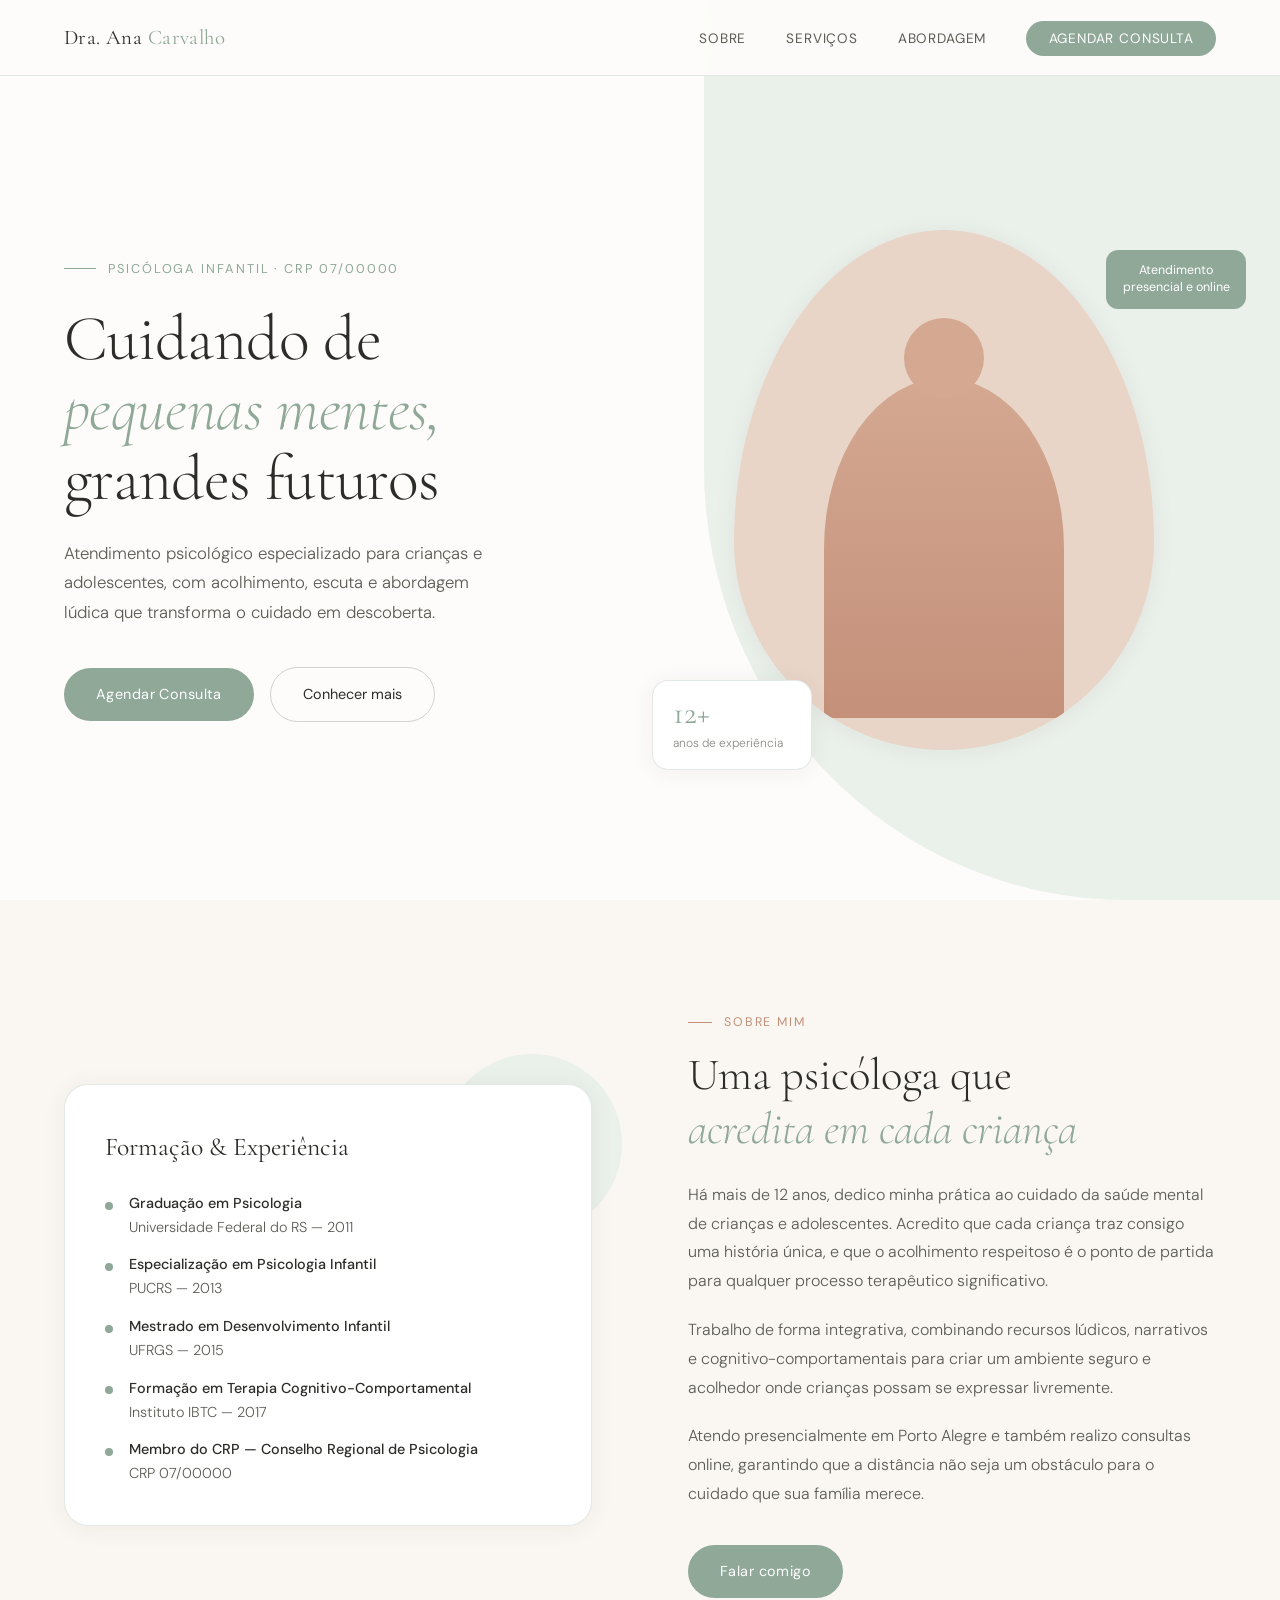
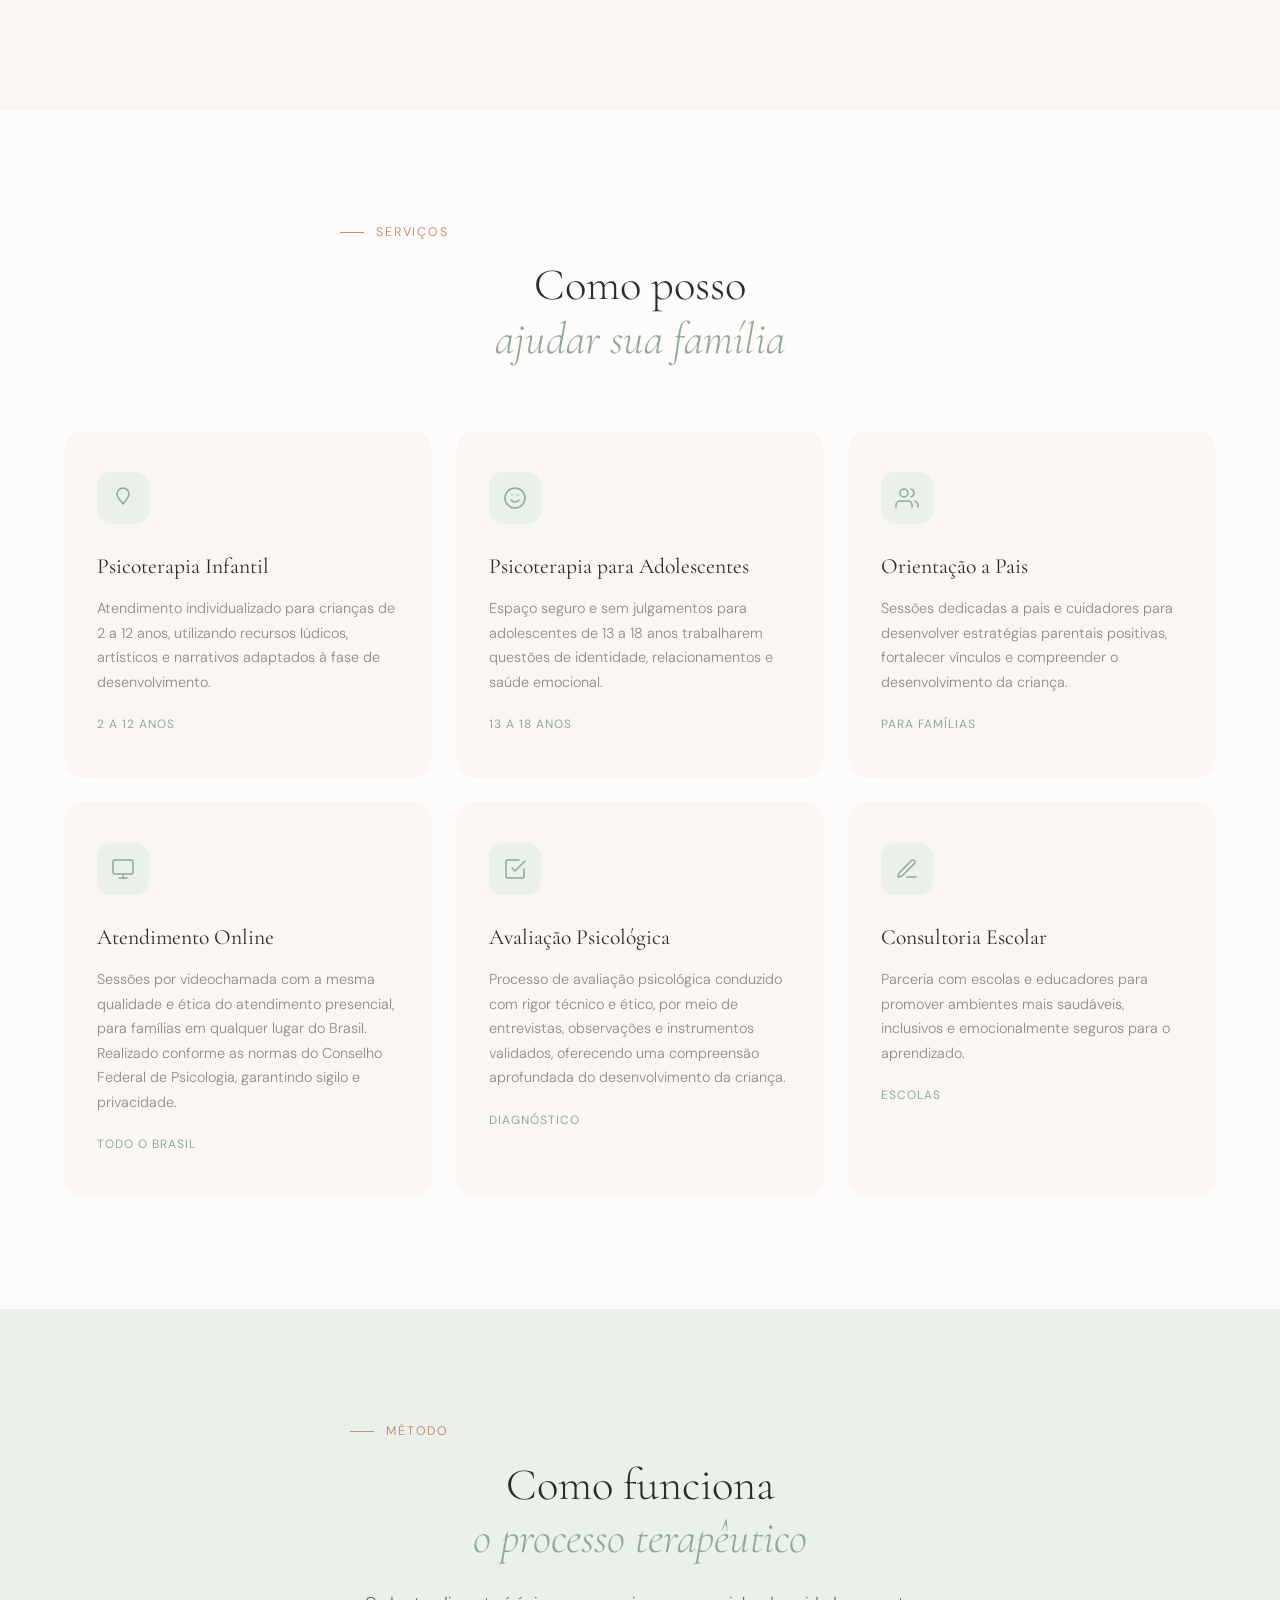
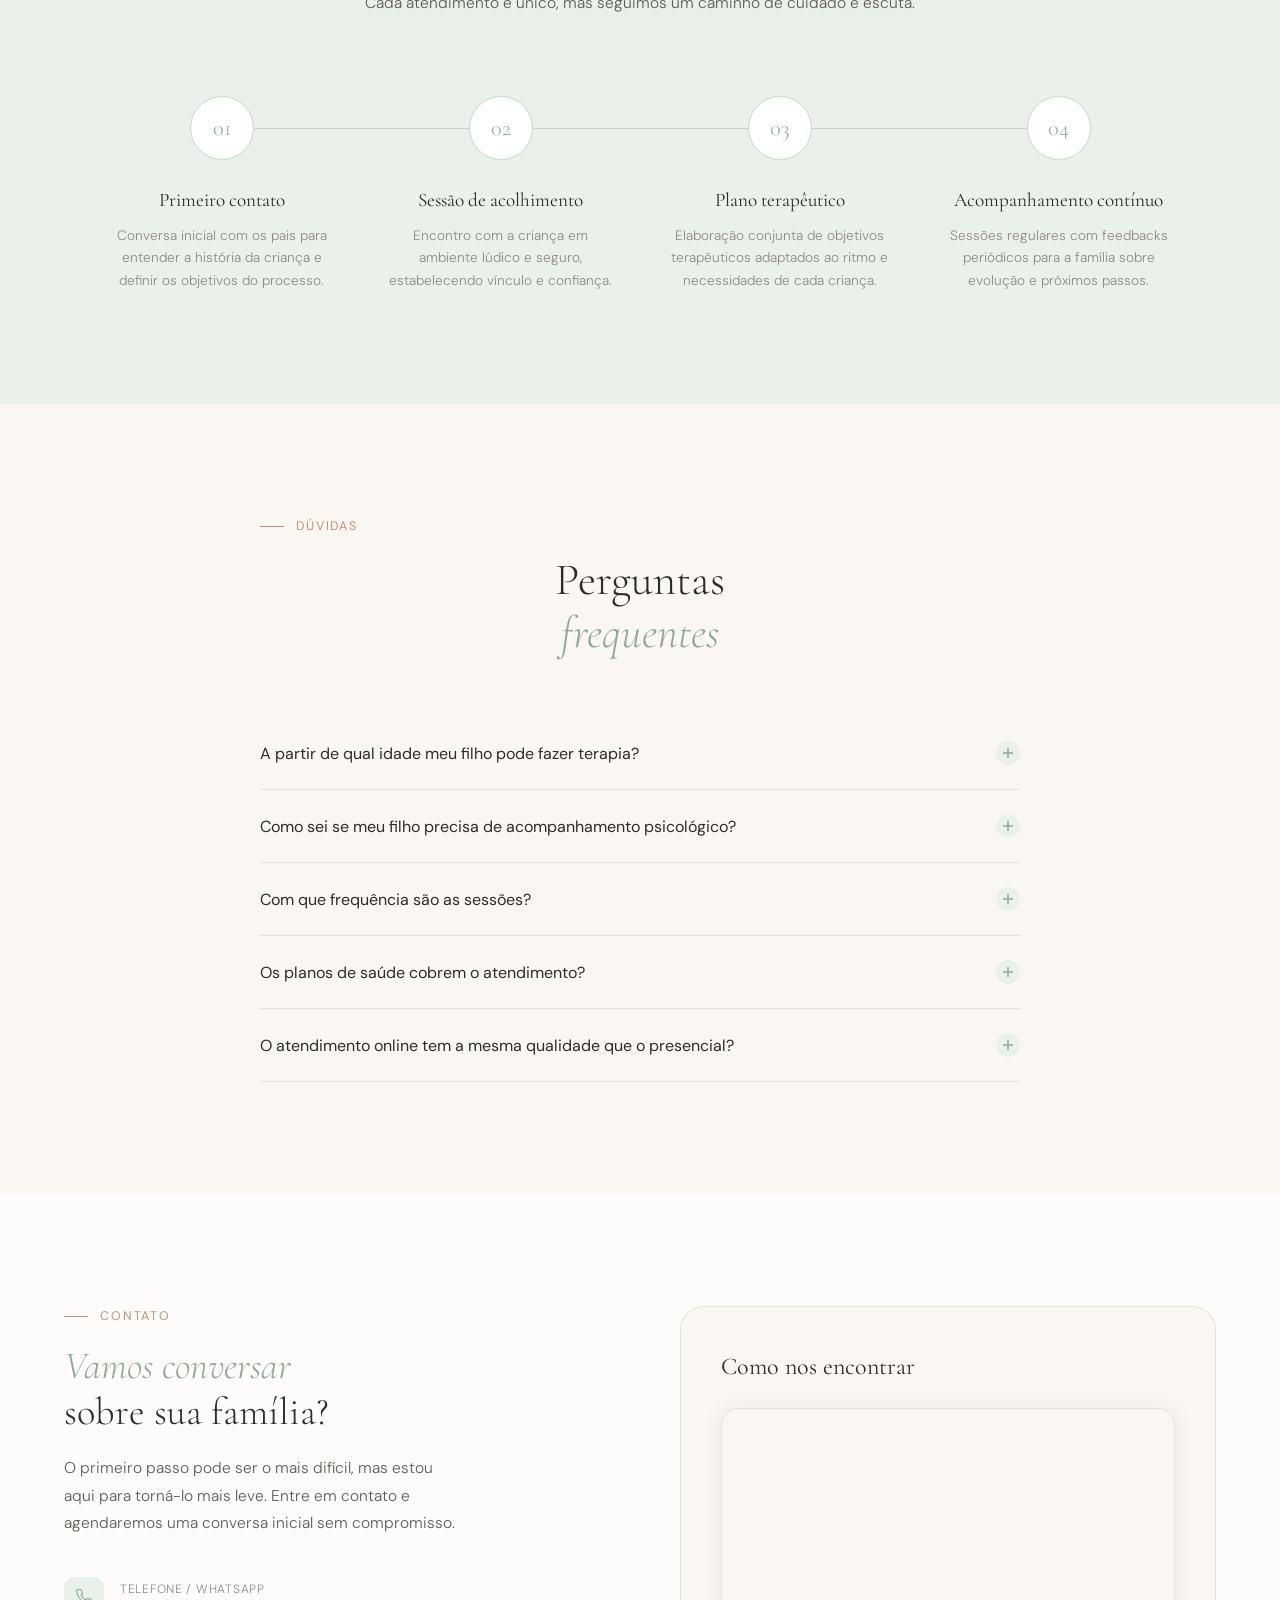
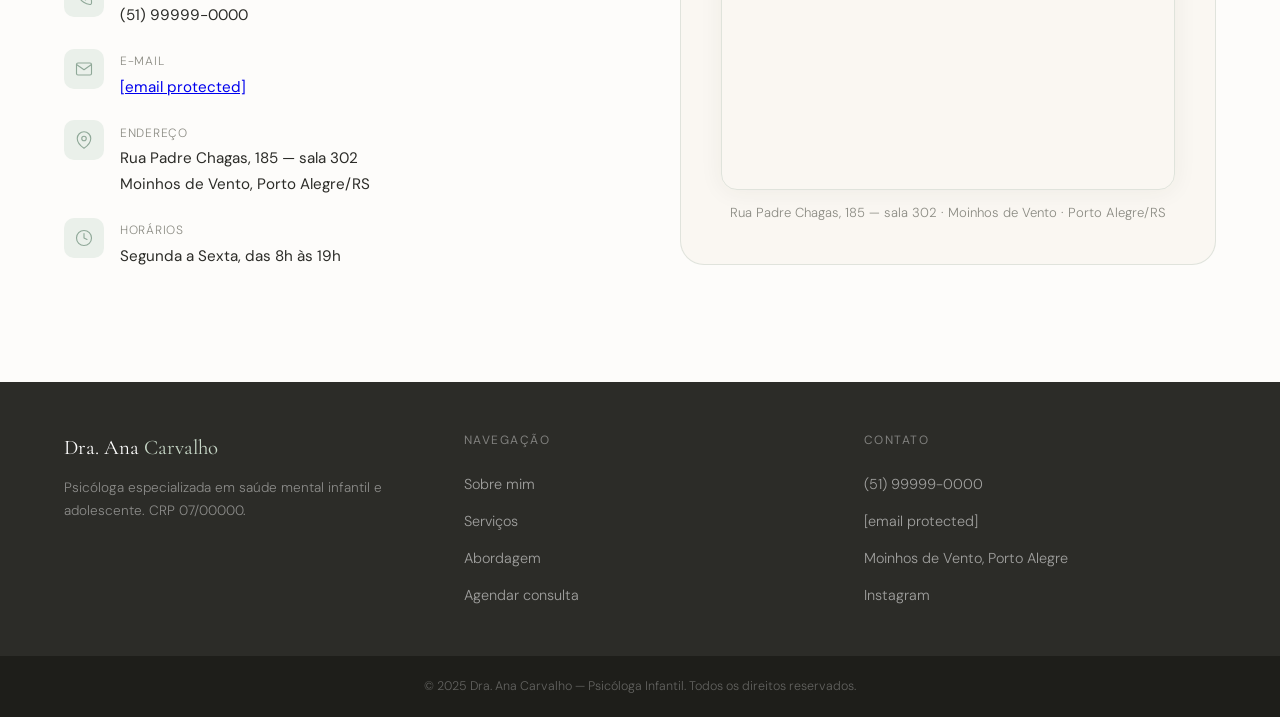
==== Dra.-Ana/index.html @ a3aba38a "0" ====
<!DOCTYPE html>
<html lang="pt-BR">
<head>
<meta charset="UTF-8">
<meta name="viewport" content="width=device-width, initial-scale=1.0">
<title>Dra. Ana Carvalho — Psicóloga Infantil</title>
<link rel="preconnect" href="https://fonts.googleapis.com">
<link href="https://fonts.googleapis.com/css2?family=Cormorant+Garamond:ital,wght@0,300;0,400;0,500;1,300;1,400&family=DM+Sans:wght@300;400;500&display=swap" rel="stylesheet">
<style>
  *, *::before, *::after { margin: 0; padding: 0; box-sizing: border-box; }

  :root {
    --sage: #8FA898;
    --sage-light: #C8D8C8;
    --sage-pale: #EAF0EA;
    --blush: #E8D5C8;
    --blush-light: #F5EDE6;
    --cream: #FAF7F2;
    --warm-white: #FDFCFA;
    --text-dark: #2C2C28;
    --text-mid: #5C5C56;
    --text-soft: #8C8C84;
    --clay: #C4907A;
    --clay-light: #D4A891;
    --border: rgba(143, 168, 152, 0.25);
    --shadow: 0 2px 24px rgba(44, 44, 40, 0.06);
  }

  html { scroll-behavior: smooth; }

  body {
    font-family: 'DM Sans', sans-serif;
    background: var(--warm-white);
    color: var(--text-dark);
    font-weight: 300;
    line-height: 1.7;
    overflow-x: hidden;
  }

  /* NAV */
  nav {
    position: fixed;
    top: 0; left: 0; right: 0;
    z-index: 100;
    padding: 1.25rem 5%;
    display: flex;
    justify-content: space-between;
    align-items: center;
    background: rgba(253, 252, 250, 0.92);
    backdrop-filter: blur(12px);
    border-bottom: 1px solid var(--border);
    transition: all 0.3s ease;
  }

  .nav-logo {
    font-family: 'Cormorant Garamond', serif;
    font-size: 1.3rem;
    font-weight: 400;
    letter-spacing: 0.02em;
    color: var(--text-dark);
    text-decoration: none;
  }

  .nav-logo span { color: var(--sage); }

  .nav-links {
    display: flex;
    gap: 2.5rem;
    list-style: none;
  }

  .nav-links a {
    text-decoration: none;
    font-size: 0.85rem;
    font-weight: 400;
    color: var(--text-mid);
    letter-spacing: 0.06em;
    text-transform: uppercase;
    transition: color 0.2s;
  }

  .nav-links a:hover { color: var(--sage); }

  .nav-cta {
    background: var(--sage) !important;
    color: white !important;
    padding: 0.55rem 1.4rem;
    border-radius: 100px;
    transition: background 0.2s !important;
  }

  .nav-cta:hover { background: var(--text-dark) !important; }

  .hamburger {
    display: none;
    flex-direction: column;
    gap: 5px;
    cursor: pointer;
    background: none;
    border: none;
    padding: 4px;
  }

  .hamburger span {
    display: block;
    width: 22px;
    height: 1.5px;
    background: var(--text-dark);
    transition: all 0.3s;
  }

  /* HERO */
  .hero {
    min-height: 100vh;
    display: grid;
    grid-template-columns: 1fr 1fr;
    align-items: center;
    padding: 0 5%;
    padding-top: 80px;
    gap: 4rem;
    background: var(--warm-white);
    position: relative;
    overflow: hidden;
  }

  .hero::before {
    content: '';
    position: absolute;
    top: -20%;
    right: -10%;
    width: 55%;
    height: 120%;
    background: var(--sage-pale);
    border-radius: 0 0 0 60% / 0 0 0 40%;
    z-index: 0;
  }

  .hero-text {
    position: relative;
    z-index: 1;
    max-width: 540px;
  }

  .hero-eyebrow {
    font-size: 0.8rem;
    letter-spacing: 0.15em;
    text-transform: uppercase;
    color: var(--sage);
    font-weight: 400;
    margin-bottom: 1.5rem;
    display: flex;
    align-items: center;
    gap: 0.75rem;
  }

  .hero-eyebrow::before {
    content: '';
    display: inline-block;
    width: 32px;
    height: 1px;
    background: var(--sage);
  }

  .hero h1 {
    font-family: 'Cormorant Garamond', serif;
    font-size: clamp(2.8rem, 5vw, 4.2rem);
    font-weight: 300;
    line-height: 1.1;
    color: var(--text-dark);
    margin-bottom: 1.5rem;
    letter-spacing: -0.01em;
  }

  .hero h1 em {
    font-style: italic;
    color: var(--sage);
  }

  .hero-desc {
    font-size: 1.05rem;
    color: var(--text-mid);
    line-height: 1.75;
    margin-bottom: 2.5rem;
    max-width: 440px;
  }

  .hero-actions {
    display: flex;
    gap: 1rem;
    align-items: center;
    flex-wrap: wrap;
  }

  .btn-primary {
    background: var(--sage);
    color: white;
    text-decoration: none;
    padding: 0.9rem 2rem;
    border-radius: 100px;
    font-size: 0.9rem;
    font-weight: 400;
    letter-spacing: 0.03em;
    transition: all 0.25s;
    border: none;
    cursor: pointer;
    display: inline-block;
  }

  .btn-primary:hover {
    background: var(--text-dark);
    transform: translateY(-1px);
  }

  .btn-outline {
    color: var(--text-dark);
    text-decoration: none;
    padding: 0.9rem 2rem;
    border-radius: 100px;
    font-size: 0.9rem;
    font-weight: 400;
    border: 1px solid rgba(44,44,40,0.2);
    transition: all 0.25s;
    display: inline-block;
  }

  .btn-outline:hover {
    border-color: var(--sage);
    color: var(--sage);
  }

  .hero-image {
    position: relative;
    z-index: 1;
    display: flex;
    justify-content: center;
    align-items: center;
  }

  .hero-portrait {
    width: 420px;
    height: 520px;
    background: var(--blush);
    border-radius: 50% 50% 50% 50% / 60% 60% 40% 40%;
    position: relative;
    overflow: hidden;
    box-shadow: var(--shadow);
  }

  .hero-portrait-inner {
    width: 100%;
    height: 100%;
    display: flex;
    align-items: flex-end;
    justify-content: center;
    padding-bottom: 2rem;
  }

  .portrait-silhouette {
    width: 240px;
    height: 340px;
    background: linear-gradient(180deg, #D4A891 0%, #C4907A 100%);
    border-radius: 50% 50% 0 0;
    position: relative;
  }

  .portrait-head {
    position: absolute;
    top: -60px;
    left: 50%;
    transform: translateX(-50%);
    width: 80px;
    height: 80px;
    background: #D4A891;
    border-radius: 50%;
  }

  .hero-badge {
    position: absolute;
    bottom: -20px;
    left: -20px;
    background: white;
    border-radius: 16px;
    padding: 1rem 1.25rem;
    box-shadow: var(--shadow);
    border: 1px solid var(--border);
    min-width: 160px;
  }

  .hero-badge-number {
    font-family: 'Cormorant Garamond', serif;
    font-size: 2rem;
    font-weight: 400;
    color: var(--sage);
    line-height: 1;
  }

  .hero-badge-label {
    font-size: 0.75rem;
    color: var(--text-soft);
    margin-top: 0.25rem;
  }

  .hero-badge2 {
    position: absolute;
    top: 20px;
    right: -30px;
    background: var(--sage);
    color: white;
    border-radius: 12px;
    padding: 0.75rem 1rem;
    font-size: 0.78rem;
    font-weight: 400;
    line-height: 1.4;
    max-width: 140px;
    text-align: center;
  }

  /* SOBRE */
  .about {
    padding: 7rem 5%;
    background: var(--cream);
    display: grid;
    grid-template-columns: 1fr 1fr;
    gap: 6rem;
    align-items: center;
  }

  .about-visual {
    position: relative;
  }

  .about-card {
    background: white;
    border-radius: 24px;
    padding: 2.5rem;
    box-shadow: var(--shadow);
    border: 1px solid var(--border);
  }

  .about-card-title {
    font-family: 'Cormorant Garamond', serif;
    font-size: 1.6rem;
    font-weight: 400;
    margin-bottom: 1.5rem;
    color: var(--text-dark);
  }

  .credential-list {
    list-style: none;
    display: flex;
    flex-direction: column;
    gap: 1rem;
  }

  .credential-item {
    display: flex;
    gap: 1rem;
    align-items: flex-start;
  }

  .credential-dot {
    width: 8px;
    height: 8px;
    border-radius: 50%;
    background: var(--sage);
    margin-top: 0.55rem;
    flex-shrink: 0;
  }

  .credential-text {
    font-size: 0.9rem;
    color: var(--text-mid);
    line-height: 1.5;
  }

  .credential-text strong {
    display: block;
    color: var(--text-dark);
    font-weight: 500;
    margin-bottom: 0.15rem;
  }

  .about-deco {
    position: absolute;
    top: -30px;
    right: -30px;
    width: 180px;
    height: 180px;
    border-radius: 50%;
    background: var(--sage-pale);
    z-index: -1;
  }

  .section-label {
    font-size: 0.78rem;
    letter-spacing: 0.15em;
    text-transform: uppercase;
    color: var(--clay);
    font-weight: 400;
    margin-bottom: 1rem;
    display: flex;
    align-items: center;
    gap: 0.75rem;
  }

  .section-label::before {
    content: '';
    display: inline-block;
    width: 24px;
    height: 1px;
    background: var(--clay);
  }

  .section-h2 {
    font-family: 'Cormorant Garamond', serif;
    font-size: clamp(2rem, 3.5vw, 3rem);
    font-weight: 300;
    line-height: 1.2;
    margin-bottom: 1.5rem;
    color: var(--text-dark);
  }

  .section-h2 em {
    font-style: italic;
    color: var(--sage);
  }

  .about-text p {
    font-size: 1rem;
    color: var(--text-mid);
    line-height: 1.8;
    margin-bottom: 1.25rem;
  }

  /* SERVIÇOS */
  .services {
    padding: 7rem 5%;
    background: var(--warm-white);
  }

  .services-header {
    text-align: center;
    max-width: 600px;
    margin: 0 auto 4rem;
  }

  .services-grid {
    display: grid;
    grid-template-columns: repeat(3, 1fr);
    gap: 1.5rem;
  }

  .service-card {
    background: var(--cream);
    border-radius: 20px;
    padding: 2.5rem 2rem;
    border: 1px solid transparent;
    transition: all 0.3s ease;
    cursor: pointer;
  }

  .service-card:hover {
    border-color: var(--sage-light);
    background: white;
    transform: translateY(-4px);
    box-shadow: var(--shadow);
  }

  .service-icon {
    width: 52px;
    height: 52px;
    border-radius: 14px;
    background: var(--sage-pale);
    display: flex;
    align-items: center;
    justify-content: center;
    margin-bottom: 1.5rem;
  }

  .service-icon svg {
    width: 24px;
    height: 24px;
  }

  .service-card h3 {
    font-family: 'Cormorant Garamond', serif;
    font-size: 1.35rem;
    font-weight: 400;
    margin-bottom: 0.75rem;
    color: var(--text-dark);
  }

  .service-card p {
    font-size: 0.9rem;
    color: var(--text-soft);
    line-height: 1.7;
  }

  .service-tag {
    display: inline-block;
    margin-top: 1.25rem;
    font-size: 0.75rem;
    letter-spacing: 0.08em;
    text-transform: uppercase;
    color: var(--sage);
    font-weight: 400;
  }

  /* ABORDAGEM */
  .approach {
    padding: 7rem 5%;
    background: var(--sage-pale);
    overflow: hidden;
    position: relative;
  }

  .approach-inner {
    max-width: 1100px;
    margin: 0 auto;
  }

  .approach-header {
    text-align: center;
    max-width: 580px;
    margin: 0 auto 5rem;
  }

  .steps {
    display: grid;
    grid-template-columns: repeat(4, 1fr);
    gap: 1rem;
    position: relative;
  }

  .steps::before {
    content: '';
    position: absolute;
    top: 32px;
    left: 10%;
    right: 10%;
    height: 1px;
    background: var(--sage-light);
    z-index: 0;
  }

  .step {
    position: relative;
    z-index: 1;
    text-align: center;
    padding: 0 1rem;
  }

  .step-num {
    width: 64px;
    height: 64px;
    border-radius: 50%;
    background: white;
    border: 1.5px solid var(--sage-light);
    display: flex;
    align-items: center;
    justify-content: center;
    margin: 0 auto 1.5rem;
    font-family: 'Cormorant Garamond', serif;
    font-size: 1.4rem;
    font-weight: 300;
    color: var(--sage);
    transition: all 0.3s;
  }

  .step:hover .step-num {
    background: var(--sage);
    color: white;
    border-color: var(--sage);
  }

  .step h4 {
    font-family: 'Cormorant Garamond', serif;
    font-size: 1.2rem;
    font-weight: 400;
    margin-bottom: 0.5rem;
    color: var(--text-dark);
  }

  .step p {
    font-size: 0.85rem;
    color: var(--text-soft);
    line-height: 1.65;
  }

  /* DEPOIMENTOS */
  .testimonials {
    padding: 7rem 5%;
    background: var(--warm-white);
  }

  .testimonials-header {
    text-align: center;
    max-width: 560px;
    margin: 0 auto 4rem;
  }

  .testimonials-grid {
    display: grid;
    grid-template-columns: repeat(3, 1fr);
    gap: 1.5rem;
  }

  .testimonial-card {
    background: var(--cream);
    border-radius: 20px;
    padding: 2rem;
    border: 1px solid transparent;
    transition: all 0.3s;
  }

  .testimonial-card:hover {
    border-color: var(--border);
    box-shadow: var(--shadow);
  }

  .testimonial-stars {
    display: flex;
    gap: 3px;
    margin-bottom: 1.25rem;
  }

  .star {
    width: 14px;
    height: 14px;
    background: var(--clay-light);
    clip-path: polygon(50% 0%, 61% 35%, 98% 35%, 68% 57%, 79% 91%, 50% 70%, 21% 91%, 32% 57%, 2% 35%, 39% 35%);
  }

  .testimonial-text {
    font-family: 'Cormorant Garamond', serif;
    font-size: 1.1rem;
    font-weight: 300;
    font-style: italic;
    color: var(--text-dark);
    line-height: 1.65;
    margin-bottom: 1.5rem;
  }

  .testimonial-author {
    display: flex;
    align-items: center;
    gap: 0.75rem;
  }

  .author-avatar {
    width: 40px;
    height: 40px;
    border-radius: 50%;
    background: var(--blush);
    display: flex;
    align-items: center;
    justify-content: center;
    font-family: 'Cormorant Garamond', serif;
    font-size: 1rem;
    color: var(--clay);
    font-weight: 400;
    flex-shrink: 0;
  }

  .author-name {
    font-size: 0.88rem;
    font-weight: 500;
    color: var(--text-dark);
  }

  .author-role {
    font-size: 0.78rem;
    color: var(--text-soft);
  }

  /* FAQ */
  .faq {
    padding: 7rem 5%;
    background: var(--cream);
    max-width: 100%;
  }

  .faq-inner {
    max-width: 760px;
    margin: 0 auto;
  }

  .faq-header {
    text-align: center;
    margin-bottom: 3.5rem;
  }

  .faq-item {
    border-bottom: 1px solid var(--border);
    overflow: hidden;
  }

  .faq-question {
    width: 100%;
    text-align: left;
    background: none;
    border: none;
    padding: 1.5rem 0;
    display: flex;
    justify-content: space-between;
    align-items: center;
    gap: 1rem;
    cursor: pointer;
    font-family: 'DM Sans', sans-serif;
    font-size: 1rem;
    font-weight: 400;
    color: var(--text-dark);
    transition: color 0.2s;
  }

  .faq-question:hover { color: var(--sage); }

  .faq-icon {
    width: 24px;
    height: 24px;
    border-radius: 50%;
    background: var(--sage-pale);
    display: flex;
    align-items: center;
    justify-content: center;
    flex-shrink: 0;
    transition: all 0.3s;
  }

  .faq-icon svg {
    width: 12px;
    height: 12px;
    transition: transform 0.3s;
  }

  .faq-item.open .faq-icon {
    background: var(--sage);
  }

  .faq-item.open .faq-icon svg {
    transform: rotate(45deg);
  }

  .faq-item.open .faq-icon svg path {
    stroke: white;
  }

  .faq-answer {
    max-height: 0;
    overflow: hidden;
    transition: max-height 0.4s ease, padding 0.3s;
    font-size: 0.95rem;
    color: var(--text-mid);
    line-height: 1.75;
    padding: 0;
  }

  .faq-item.open .faq-answer {
    max-height: 300px;
    padding-bottom: 1.5rem;
  }

  /* CONTATO */
  .contact {
    padding: 7rem 5%;
    background: var(--warm-white);
    display: grid;
    grid-template-columns: 1fr 1fr;
    gap: 5rem;
    align-items: start;
  }

  .contact-info h2 {
    font-family: 'Cormorant Garamond', serif;
    font-size: clamp(2rem, 3vw, 2.8rem);
    font-weight: 300;
    margin-bottom: 1.25rem;
    color: var(--text-dark);
    line-height: 1.2;
  }

  .contact-info h2 em {
    font-style: italic;
    color: var(--sage);
  }

  .contact-info p {
    color: var(--text-mid);
    font-size: 0.97rem;
    line-height: 1.75;
    margin-bottom: 2.5rem;
    max-width: 400px;
  }

  .contact-details {
    list-style: none;
    display: flex;
    flex-direction: column;
    gap: 1.25rem;
  }

  .contact-detail {
    display: flex;
    align-items: flex-start;
    gap: 1rem;
  }

  .contact-detail-icon {
    width: 40px;
    height: 40px;
    border-radius: 10px;
    background: var(--sage-pale);
    display: flex;
    align-items: center;
    justify-content: center;
    flex-shrink: 0;
  }

  .contact-detail-icon svg {
    width: 18px;
    height: 18px;
  }

  .contact-detail-text {
    padding-top: 0.15rem;
  }

  .contact-detail-label {
    font-size: 0.75rem;
    color: var(--text-soft);
    letter-spacing: 0.06em;
    text-transform: uppercase;
    margin-bottom: 0.2rem;
  }

  .contact-detail-value {
    font-size: 0.95rem;
    color: var(--text-dark);
    font-weight: 400;
  }

  .contact-map {
    background: var(--cream);
    border-radius: 24px;
    padding: 2.5rem;
    border: 1px solid var(--border);
  }

  /* FOOTER */
  footer {
    background: var(--text-dark);
    color: rgba(255,255,255,0.6);
    padding: 3rem 5%;
    display: grid;
    grid-template-columns: 1fr 1fr 1fr;
    gap: 3rem;
    align-items: start;
  }

  .footer-brand {
    font-family: 'Cormorant Garamond', serif;
    font-size: 1.3rem;
    font-weight: 400;
    color: white;
    margin-bottom: 0.75rem;
  }

  .footer-brand span { color: var(--sage-light); }

  .footer-tagline {
    font-size: 0.85rem;
    line-height: 1.65;
    color: rgba(255,255,255,0.45);
  }

  .footer-title {
    font-size: 0.75rem;
    letter-spacing: 0.12em;
    text-transform: uppercase;
    color: rgba(255,255,255,0.4);
    margin-bottom: 1.25rem;
    font-weight: 400;
  }

  .footer-links {
    list-style: none;
    display: flex;
    flex-direction: column;
    gap: 0.6rem;
  }

  .footer-links a {
    text-decoration: none;
    color: rgba(255,255,255,0.55);
    font-size: 0.9rem;
    transition: color 0.2s;
  }

  .footer-links a:hover { color: var(--sage-light); }

  .footer-bottom {
    background: #1e1e1a;
    padding: 1.25rem 5%;
    text-align: center;
    font-size: 0.78rem;
    color: rgba(255,255,255,0.3);
  }



  /* ANIMATIONS */
  @media (prefers-reduced-motion: no-preference) {
    .fade-up {
      opacity: 0;
      transform: translateY(28px);
      transition: opacity 0.7s ease, transform 0.7s ease;
    }

    .fade-up.visible {
      opacity: 1;
      transform: translateY(0);
    }

    .fade-up:nth-child(2) { transition-delay: 0.1s; }
    .fade-up:nth-child(3) { transition-delay: 0.2s; }
    .fade-up:nth-child(4) { transition-delay: 0.3s; }
  }

  /* RESPONSIVE */
  @media (max-width: 900px) {
    .hero {
      grid-template-columns: 1fr;
      text-align: center;
      padding-top: 100px;
    }

    .hero::before { display: none; }

    .hero-eyebrow { justify-content: center; }
    .hero-actions { justify-content: center; }
    .hero-image { display: none; }

    .about { grid-template-columns: 1fr; gap: 3rem; }
    .services-grid { grid-template-columns: 1fr 1fr; }
    .steps { grid-template-columns: 1fr 1fr; }
    .steps::before { display: none; }
    .testimonials-grid { grid-template-columns: 1fr; }
    .contact { grid-template-columns: 1fr; gap: 3rem; }
    footer { grid-template-columns: 1fr; gap: 2rem; }
    .nav-links { display: none; }
    .hamburger { display: flex; }
  }

  @media (max-width: 600px) {
    .services-grid { grid-template-columns: 1fr; }
    .steps { grid-template-columns: 1fr 1fr; }
    .form-row { grid-template-columns: 1fr; }
  }

  /* Mobile menu */
  .nav-mobile {
    display: none;
    position: fixed;
    top: 70px;
    left: 0;
    right: 0;
    background: var(--warm-white);
    border-bottom: 1px solid var(--border);
    padding: 1.5rem 5%;
    flex-direction: column;
    gap: 1.25rem;
    z-index: 99;
    box-shadow: 0 8px 24px rgba(0,0,0,0.07);
  }

  .nav-mobile.open { display: flex; }
  .nav-mobile a {
    text-decoration: none;
    font-size: 1rem;
    color: var(--text-dark);
    padding: 0.5rem 0;
    border-bottom: 1px solid var(--border);
  }
</style>
</head>
<body>

<nav id="navbar">
  <a href="#" class="nav-logo">Dra. Ana <span>Carvalho</span></a>
  <ul class="nav-links">
    <li><a href="#sobre">Sobre</a></li>
    <li><a href="#servicos">Serviços</a></li>
    <li><a href="#abordagem">Abordagem</a></li>
    <li><a href="#contato" class="nav-cta">Agendar Consulta</a></li>
  </ul>
  <button class="hamburger" aria-label="Menu" onclick="toggleMenu()">
    <span></span><span></span><span></span>
  </button>
</nav>

<div class="nav-mobile" id="mobileMenu">
  <a href="#sobre" onclick="toggleMenu()">Sobre</a>
  <a href="#servicos" onclick="toggleMenu()">Serviços</a>
  <a href="#abordagem" onclick="toggleMenu()">Abordagem</a>
  <a href="#contato" onclick="toggleMenu()">Agendar Consulta</a>
</div>

<!-- HERO -->
<section class="hero" id="inicio">
  <div class="hero-text">
    <div class="hero-eyebrow">Psicóloga Infantil · CRP 07/00000</div>
    <h1>Cuidando de<br><em>pequenas mentes,</em><br>grandes futuros</h1>
    <p class="hero-desc">
      Atendimento psicológico especializado para crianças e adolescentes,
      com acolhimento, escuta e abordagem lúdica que transforma o cuidado
      em descoberta.
    </p>
    <div class="hero-actions">
      <a href="#contato" class="btn-primary">Agendar Consulta</a>
      <a href="#sobre" class="btn-outline">Conhecer mais</a>
    </div>
  </div>

  <div class="hero-image">
    <div class="hero-portrait">
      <div class="hero-portrait-inner">
        <div class="portrait-silhouette">
          <div class="portrait-head"></div>
        </div>
      </div>
    </div>
    <div class="hero-badge">
      <div class="hero-badge-number">12+</div>
      <div class="hero-badge-label">anos de experiência</div>
    </div>
    <div class="hero-badge2">
      Atendimento presencial e online
    </div>
  </div>
</section>

<!-- SOBRE -->
<section class="about" id="sobre">
  <div class="about-visual fade-up">
    <div class="about-deco"></div>
    <div class="about-card">
      <div class="about-card-title">Formação &amp; Experiência</div>
      <ul class="credential-list">
        <li class="credential-item">
          <div class="credential-dot"></div>
          <div class="credential-text">
            <strong>Graduação em Psicologia</strong>
            Universidade Federal do RS — 2011
          </div>
        </li>
        <li class="credential-item">
          <div class="credential-dot"></div>
          <div class="credential-text">
            <strong>Especialização em Psicologia Infantil</strong>
            PUCRS — 2013
          </div>
        </li>
        <li class="credential-item">
          <div class="credential-dot"></div>
          <div class="credential-text">
            <strong>Mestrado em Desenvolvimento Infantil</strong>
            UFRGS — 2015
          </div>
        </li>
        <li class="credential-item">
          <div class="credential-dot"></div>
          <div class="credential-text">
            <strong>Formação em Terapia Cognitivo-Comportamental</strong>
            Instituto IBTC — 2017
          </div>
        </li>
        <li class="credential-item">
          <div class="credential-dot"></div>
          <div class="credential-text">
            <strong>Membro do CRP — Conselho Regional de Psicologia</strong>
            CRP 07/00000
          </div>
        </li>
      </ul>
    </div>
  </div>

  <div class="about-text fade-up">
    <div class="section-label">Sobre mim</div>
    <h2 class="section-h2">Uma psicóloga que<br><em>acredita em cada criança</em></h2>
    <p>
      Há mais de 12 anos, dedico minha prática ao cuidado da saúde mental
      de crianças e adolescentes. Acredito que cada criança traz consigo
      uma história única, e que o acolhimento respeitoso é o ponto de
      partida para qualquer processo terapêutico significativo.
    </p>
    <p>
      Trabalho de forma integrativa, combinando recursos lúdicos, narrativos
      e cognitivo-comportamentais para criar um ambiente seguro e acolhedor
      onde crianças possam se expressar livremente.
    </p>
    <p>
      Atendo presencialmente em Porto Alegre e também realizo consultas
      online, garantindo que a distância não seja um obstáculo para o cuidado
      que sua família merece.
    </p>
    <a href="#contato" class="btn-primary" style="margin-top: 1rem;">Falar comigo</a>
  </div>
</section>

<!-- SERVIÇOS -->
<section class="services" id="servicos">
  <div class="services-header fade-up">
    <div class="section-label">Serviços</div>
    <h2 class="section-h2">Como posso<br><em>ajudar sua família</em></h2>
  </div>

  <div class="services-grid">
    <div class="service-card fade-up">
      <div class="service-icon">
        <svg viewBox="0 0 24 24" fill="none" stroke="#8FA898" stroke-width="1.5" stroke-linecap="round" stroke-linejoin="round">
          <path d="M12 2C8.5 2 6 5 6 8c0 4 4 7 6 10 2-3 6-6 6-10 0-3-2.5-6-6-6z"/>
        </svg>
      </div>
      <h3>Psicoterapia Infantil</h3>
      <p>Atendimento individualizado para crianças de 2 a 12 anos, utilizando recursos lúdicos, artísticos e narrativos adaptados à fase de desenvolvimento.</p>
      <span class="service-tag">2 a 12 anos</span>
    </div>

    <div class="service-card fade-up">
      <div class="service-icon">
        <svg viewBox="0 0 24 24" fill="none" stroke="#8FA898" stroke-width="1.5" stroke-linecap="round" stroke-linejoin="round">
          <circle cx="12" cy="12" r="10"/>
          <path d="M8 14s1.5 2 4 2 4-2 4-2"/>
          <line x1="9" y1="9" x2="9.01" y2="9"/>
          <line x1="15" y1="9" x2="15.01" y2="9"/>
        </svg>
      </div>
      <h3>Psicoterapia para Adolescentes</h3>
      <p>Espaço seguro e sem julgamentos para adolescentes de 13 a 18 anos trabalharem questões de identidade, relacionamentos e saúde emocional.</p>
      <span class="service-tag">13 a 18 anos</span>
    </div>

    <div class="service-card fade-up">
      <div class="service-icon">
        <svg viewBox="0 0 24 24" fill="none" stroke="#8FA898" stroke-width="1.5" stroke-linecap="round" stroke-linejoin="round">
          <path d="M17 21v-2a4 4 0 0 0-4-4H5a4 4 0 0 0-4 4v2"/>
          <circle cx="9" cy="7" r="4"/>
          <path d="M23 21v-2a4 4 0 0 0-3-3.87"/>
          <path d="M16 3.13a4 4 0 0 1 0 7.75"/>
        </svg>
      </div>
      <h3>Orientação a Pais</h3>
      <p>Sessões dedicadas a pais e cuidadores para desenvolver estratégias parentais positivas, fortalecer vínculos e compreender o desenvolvimento da criança.</p>
      <span class="service-tag">Para famílias</span>
    </div>

    <div class="service-card fade-up">
      <div class="service-icon">
        <svg viewBox="0 0 24 24" fill="none" stroke="#8FA898" stroke-width="1.5" stroke-linecap="round" stroke-linejoin="round">
          <rect x="2" y="3" width="20" height="14" rx="2"/>
          <line x1="8" y1="21" x2="16" y2="21"/>
          <line x1="12" y1="17" x2="12" y2="21"/>
        </svg>
      </div>
      <h3>Atendimento Online</h3>
      <p>Sessões por videochamada com a mesma qualidade e ética do atendimento presencial, para famílias em qualquer lugar do Brasil. Realizado conforme as normas do Conselho Federal de Psicologia, garantindo sigilo e privacidade.</p>
      <span class="service-tag">Todo o Brasil</span>
    </div>

    <div class="service-card fade-up">
      <div class="service-icon">
        <svg viewBox="0 0 24 24" fill="none" stroke="#8FA898" stroke-width="1.5" stroke-linecap="round" stroke-linejoin="round">
          <path d="M9 11l3 3L22 4"/>
          <path d="M21 12v7a2 2 0 0 1-2 2H5a2 2 0 0 1-2-2V5a2 2 0 0 1 2-2h11"/>
        </svg>
      </div>
      <h3>Avaliação Psicológica</h3>
      <p>Processo de avaliação psicológica conduzido com rigor técnico e ético, por meio de entrevistas, observações e instrumentos validados, oferecendo uma compreensão aprofundada do desenvolvimento da criança.</p>
      <span class="service-tag">Diagnóstico</span>
    </div>

    <div class="service-card fade-up">
      <div class="service-icon">
        <svg viewBox="0 0 24 24" fill="none" stroke="#8FA898" stroke-width="1.5" stroke-linecap="round" stroke-linejoin="round">
          <path d="M12 20h9"/>
          <path d="M16.5 3.5a2.121 2.121 0 0 1 3 3L7 19l-4 1 1-4L16.5 3.5z"/>
        </svg>
      </div>
      <h3>Consultoria Escolar</h3>
      <p>Parceria com escolas e educadores para promover ambientes mais saudáveis, inclusivos e emocionalmente seguros para o aprendizado.</p>
      <span class="service-tag">Escolas</span>
    </div>
  </div>
</section>

<!-- ABORDAGEM -->
<section class="approach" id="abordagem">
  <div class="approach-inner">
    <div class="approach-header fade-up">
      <div class="section-label">Método</div>
      <h2 class="section-h2">Como funciona<br><em>o processo terapêutico</em></h2>
      <p style="color: var(--text-mid); font-size: 0.97rem; margin-top: 0.75rem;">
        Cada atendimento é único, mas seguimos um caminho de cuidado e escuta.
      </p>
    </div>

    <div class="steps">
      <div class="step fade-up">
        <div class="step-num">01</div>
        <h4>Primeiro contato</h4>
        <p>Conversa inicial com os pais para entender a história da criança e definir os objetivos do processo.</p>
      </div>
      <div class="step fade-up">
        <div class="step-num">02</div>
        <h4>Sessão de acolhimento</h4>
        <p>Encontro com a criança em ambiente lúdico e seguro, estabelecendo vínculo e confiança.</p>
      </div>
      <div class="step fade-up">
        <div class="step-num">03</div>
        <h4>Plano terapêutico</h4>
        <p>Elaboração conjunta de objetivos terapêuticos adaptados ao ritmo e necessidades de cada criança.</p>
      </div>
      <div class="step fade-up">
        <div class="step-num">04</div>
        <h4>Acompanhamento contínuo</h4>
        <p>Sessões regulares com feedbacks periódicos para a família sobre evolução e próximos passos.</p>
      </div>
    </div>
  </div>
</section>



<!-- FAQ -->
<section class="faq" id="faq">
  <div class="faq-inner">
    <div class="faq-header fade-up">
      <div class="section-label">Dúvidas</div>
      <h2 class="section-h2">Perguntas<br><em>frequentes</em></h2>
    </div>

    <div class="faq-item">
      <button class="faq-question" onclick="toggleFaq(this)">
        A partir de qual idade meu filho pode fazer terapia?
        <span class="faq-icon">
          <svg viewBox="0 0 12 12" fill="none" stroke="#8FA898" stroke-width="1.5"><path d="M6 1v10M1 6h10"/></svg>
        </span>
      </button>
      <div class="faq-answer">
        Lorem ipsum dolor sit amet, consectetur adipiscing elit. Sed do eiusmod tempor incididunt ut labore et dolore magna aliqua. Ut enim ad minim veniam, quis nostrud exercitation ullamco laboris nisi ut aliquip ex ea commodo consequat.
      </div>
    </div>

    <div class="faq-item">
      <button class="faq-question" onclick="toggleFaq(this)">
        Como sei se meu filho precisa de acompanhamento psicológico?
        <span class="faq-icon">
          <svg viewBox="0 0 12 12" fill="none" stroke="#8FA898" stroke-width="1.5"><path d="M6 1v10M1 6h10"/></svg>
        </span>
      </button>
      <div class="faq-answer">
        Lorem ipsum dolor sit amet, consectetur adipiscing elit. Duis aute irure dolor in reprehenderit in voluptate velit esse cillum dolore eu fugiat nulla pariatur. Excepteur sint occaecat cupidatat non proident, sunt in culpa qui officia deserunt mollit anim id est laborum.
      </div>
    </div>

    <div class="faq-item">
      <button class="faq-question" onclick="toggleFaq(this)">
        Com que frequência são as sessões?
        <span class="faq-icon">
          <svg viewBox="0 0 12 12" fill="none" stroke="#8FA898" stroke-width="1.5"><path d="M6 1v10M1 6h10"/></svg>
        </span>
      </button>
      <div class="faq-answer">
        Lorem ipsum dolor sit amet, consectetur adipiscing elit. Ut enim ad minim veniam, quis nostrud exercitation ullamco laboris. Duis aute irure dolor in reprehenderit in voluptate velit esse cillum dolore eu fugiat nulla pariatur.
      </div>
    </div>

    <div class="faq-item">
      <button class="faq-question" onclick="toggleFaq(this)">
        Os planos de saúde cobrem o atendimento?
        <span class="faq-icon">
          <svg viewBox="0 0 12 12" fill="none" stroke="#8FA898" stroke-width="1.5"><path d="M6 1v10M1 6h10"/></svg>
        </span>
      </button>
      <div class="faq-answer">
        Lorem ipsum dolor sit amet, consectetur adipiscing elit. Sed do eiusmod tempor incididunt ut labore et dolore magna aliqua. Excepteur sint occaecat cupidatat non proident, sunt in culpa qui officia deserunt mollit anim id est laborum.
      </div>
    </div>

    <div class="faq-item">
      <button class="faq-question" onclick="toggleFaq(this)">
        O atendimento online tem a mesma qualidade que o presencial?
        <span class="faq-icon">
          <svg viewBox="0 0 12 12" fill="none" stroke="#8FA898" stroke-width="1.5"><path d="M6 1v10M1 6h10"/></svg>
        </span>
      </button>
      <div class="faq-answer">
        Lorem ipsum dolor sit amet, consectetur adipiscing elit. Ut enim ad minim veniam, quis nostrud exercitation ullamco laboris nisi ut aliquip ex ea commodo consequat. Duis aute irure dolor in reprehenderit in voluptate velit esse cillum dolore.
      </div>
    </div>
  </div>
</section>

<!-- CONTATO -->
<section class="contact" id="contato">
  <div class="contact-info fade-up">
    <div class="section-label">Contato</div>
    <h2><em>Vamos conversar</em><br>sobre sua família?</h2>
    <p>
      O primeiro passo pode ser o mais difícil, mas estou aqui para torná-lo
      mais leve. Entre em contato e agendaremos uma conversa inicial sem compromisso.
    </p>
    <ul class="contact-details">
      <li class="contact-detail">
        <div class="contact-detail-icon">
          <svg viewBox="0 0 24 24" fill="none" stroke="#8FA898" stroke-width="1.5" stroke-linecap="round" stroke-linejoin="round">
            <path d="M22 16.92v3a2 2 0 0 1-2.18 2A19.79 19.79 0 0 1 11.6 19a19.5 19.5 0 0 1-6-6A19.79 19.79 0 0 1 2.12 4.18 2 2 0 0 1 4.11 2h3a2 2 0 0 1 2 1.72c.127.96.361 1.903.7 2.81a2 2 0 0 1-.45 2.11L8.09 9.91a16 16 0 0 0 6 6l1.27-1.27a2 2 0 0 1 2.11-.45c.907.339 1.85.573 2.81.7A2 2 0 0 1 22 16.92z"/>
          </svg>
        </div>
        <div class="contact-detail-text">
          <div class="contact-detail-label">Telefone / WhatsApp</div>
          <div class="contact-detail-value">(51) 99999-0000</div>
        </div>
      </li>
      <li class="contact-detail">
        <div class="contact-detail-icon">
          <svg viewBox="0 0 24 24" fill="none" stroke="#8FA898" stroke-width="1.5" stroke-linecap="round" stroke-linejoin="round">
            <path d="M4 4h16c1.1 0 2 .9 2 2v12c0 1.1-.9 2-2 2H4c-1.1 0-2-.9-2-2V6c0-1.1.9-2 2-2z"/>
            <polyline points="22,6 12,13 2,6"/>
          </svg>
        </div>
        <div class="contact-detail-text">
          <div class="contact-detail-label">E-mail</div>
          <div class="contact-detail-value"><a href="/cdn-cgi/l/email-protection" class="__cf_email__" data-cfemail="1c7f7372687d68735c786e7d7d7d727d7f7d6e6a7d707473327f7371327e6e">[email&#160;protected]</a></div>
        </div>
      </li>
      <li class="contact-detail">
        <div class="contact-detail-icon">
          <svg viewBox="0 0 24 24" fill="none" stroke="#8FA898" stroke-width="1.5" stroke-linecap="round" stroke-linejoin="round">
            <path d="M21 10c0 7-9 13-9 13s-9-6-9-13a9 9 0 0 1 18 0z"/>
            <circle cx="12" cy="10" r="3"/>
          </svg>
        </div>
        <div class="contact-detail-text">
          <div class="contact-detail-label">Endereço</div>
          <div class="contact-detail-value">Rua Padre Chagas, 185 — sala 302<br>Moinhos de Vento, Porto Alegre/RS</div>
        </div>
      </li>
      <li class="contact-detail">
        <div class="contact-detail-icon">
          <svg viewBox="0 0 24 24" fill="none" stroke="#8FA898" stroke-width="1.5" stroke-linecap="round" stroke-linejoin="round">
            <circle cx="12" cy="12" r="10"/>
            <polyline points="12 6 12 12 16 14"/>
          </svg>
        </div>
        <div class="contact-detail-text">
          <div class="contact-detail-label">Horários</div>
          <div class="contact-detail-value">Segunda a Sexta, das 8h às 19h</div>
        </div>
      </li>
    </ul>
  </div>

  <div class="contact-map fade-up">
    <h3 style="font-family:'Cormorant Garamond',serif;font-size:1.5rem;font-weight:400;margin-bottom:1.25rem;color:var(--text-dark);">Como nos encontrar</h3>
    <div style="border-radius:16px;overflow:hidden;border:1px solid var(--border);box-shadow:var(--shadow);">
      <iframe
        src="https://www.google.com/maps/embed?pb=!1m18!1m12!1m3!1d3453.6!2d-51.197!3d-30.028!2m3!1f0!2f0!3f0!3m2!1i1024!2i768!4f13.1!3m3!1m2!1s0x951979e5b5f5c6c7%3A0x1!2sR.+Padre+Chagas%2C+185+-+Moinhos+de+Vento%2C+Porto+Alegre+-+RS!5e0!3m2!1spt-BR!2sbr!4v1"
        width="100%"
        height="380"
        style="border:0;display:block;"
        allowfullscreen=""
        loading="lazy"
        referrerpolicy="no-referrer-when-downgrade"
        title="Localização do consultório — Rua Padre Chagas, 185, Moinhos de Vento, Porto Alegre/RS">
      </iframe>
    </div>
    <p style="font-size:0.82rem;color:var(--text-soft);margin-top:0.75rem;text-align:center;">
      Rua Padre Chagas, 185 — sala 302 · Moinhos de Vento · Porto Alegre/RS
    </p>
  </div>
</section>

<footer>
  <div>
    <div class="footer-brand">Dra. Ana <span>Carvalho</span></div>
    <p class="footer-tagline">Psicóloga especializada em saúde mental infantil e adolescente. CRP 07/00000.</p>
  </div>
  <div>
    <div class="footer-title">Navegação</div>
    <ul class="footer-links">
      <li><a href="#sobre">Sobre mim</a></li>
      <li><a href="#servicos">Serviços</a></li>
      <li><a href="#abordagem">Abordagem</a></li>
      <li><a href="#contato">Agendar consulta</a></li>
    </ul>
  </div>
  <div>
    <div class="footer-title">Contato</div>
    <ul class="footer-links">
      <li><a href="#">(51) 99999-0000</a></li>
      <li><a href="#"><span class="__cf_email__" data-cfemail="0764686973667368476375666666696664667571666b6f682964686a296575">[email&#160;protected]</span></a></li>
      <li><a href="#">Moinhos de Vento, Porto Alegre</a></li>
      <li><a href="#">Instagram</a></li>
    </ul>
  </div>
</footer>
<div class="footer-bottom">
  © 2025 Dra. Ana Carvalho — Psicóloga Infantil. Todos os direitos reservados.
</div>



<script>
  function toggleMenu() {
    document.getElementById('mobileMenu').classList.toggle('open');
  }

  function toggleFaq(btn) {
    const item = btn.parentElement;
    const isOpen = item.classList.contains('open');
    document.querySelectorAll('.faq-item').forEach(i => i.classList.remove('open'));
    if (!isOpen) item.classList.add('open');
  }

  const observer = new IntersectionObserver((entries) => {
    entries.forEach(e => {
      if (e.isIntersecting) e.target.classList.add('visible');
    });
  }, { threshold: 0.12 });

  document.querySelectorAll('.fade-up').forEach(el => observer.observe(el));

  window.addEventListener('scroll', () => {
    const nav = document.getElementById('navbar');
    nav.style.padding = window.scrollY > 40 ? '0.9rem 5%' : '1.25rem 5%';
  });
</script>
</body>
</html>
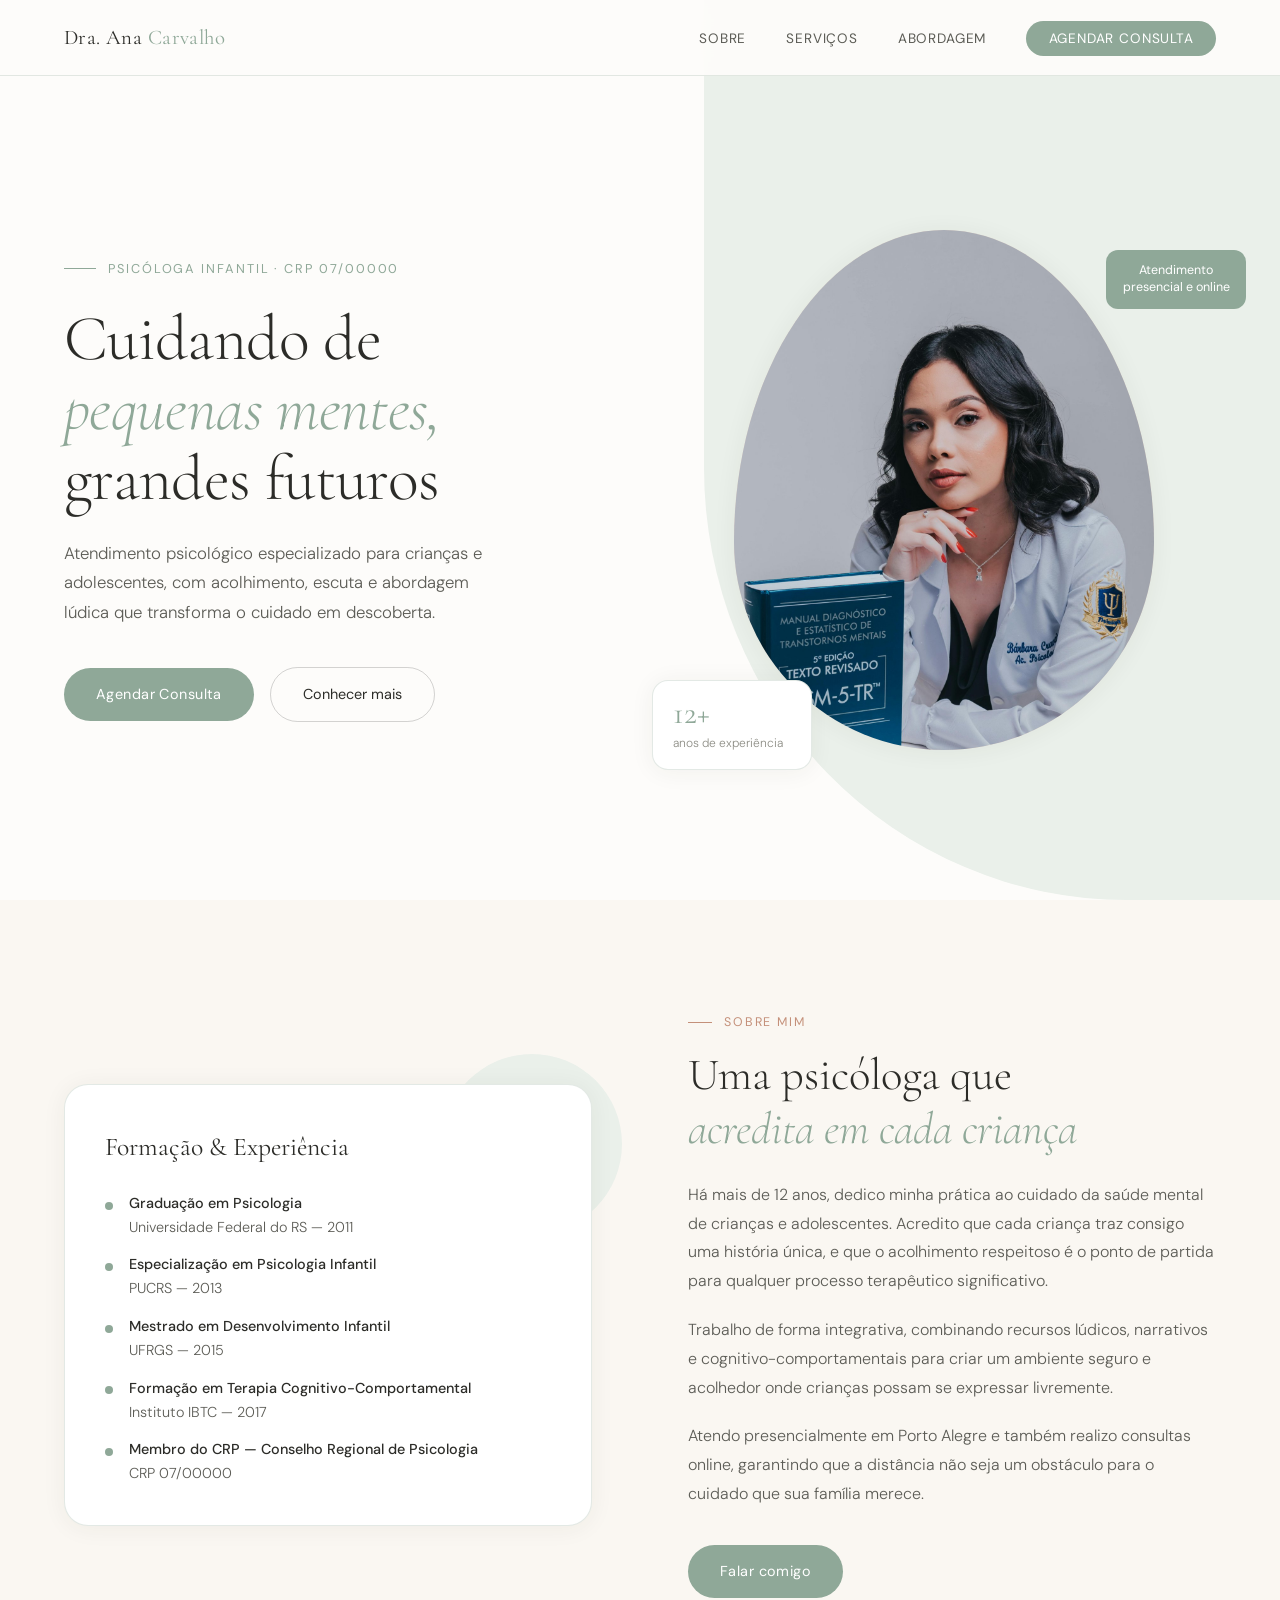
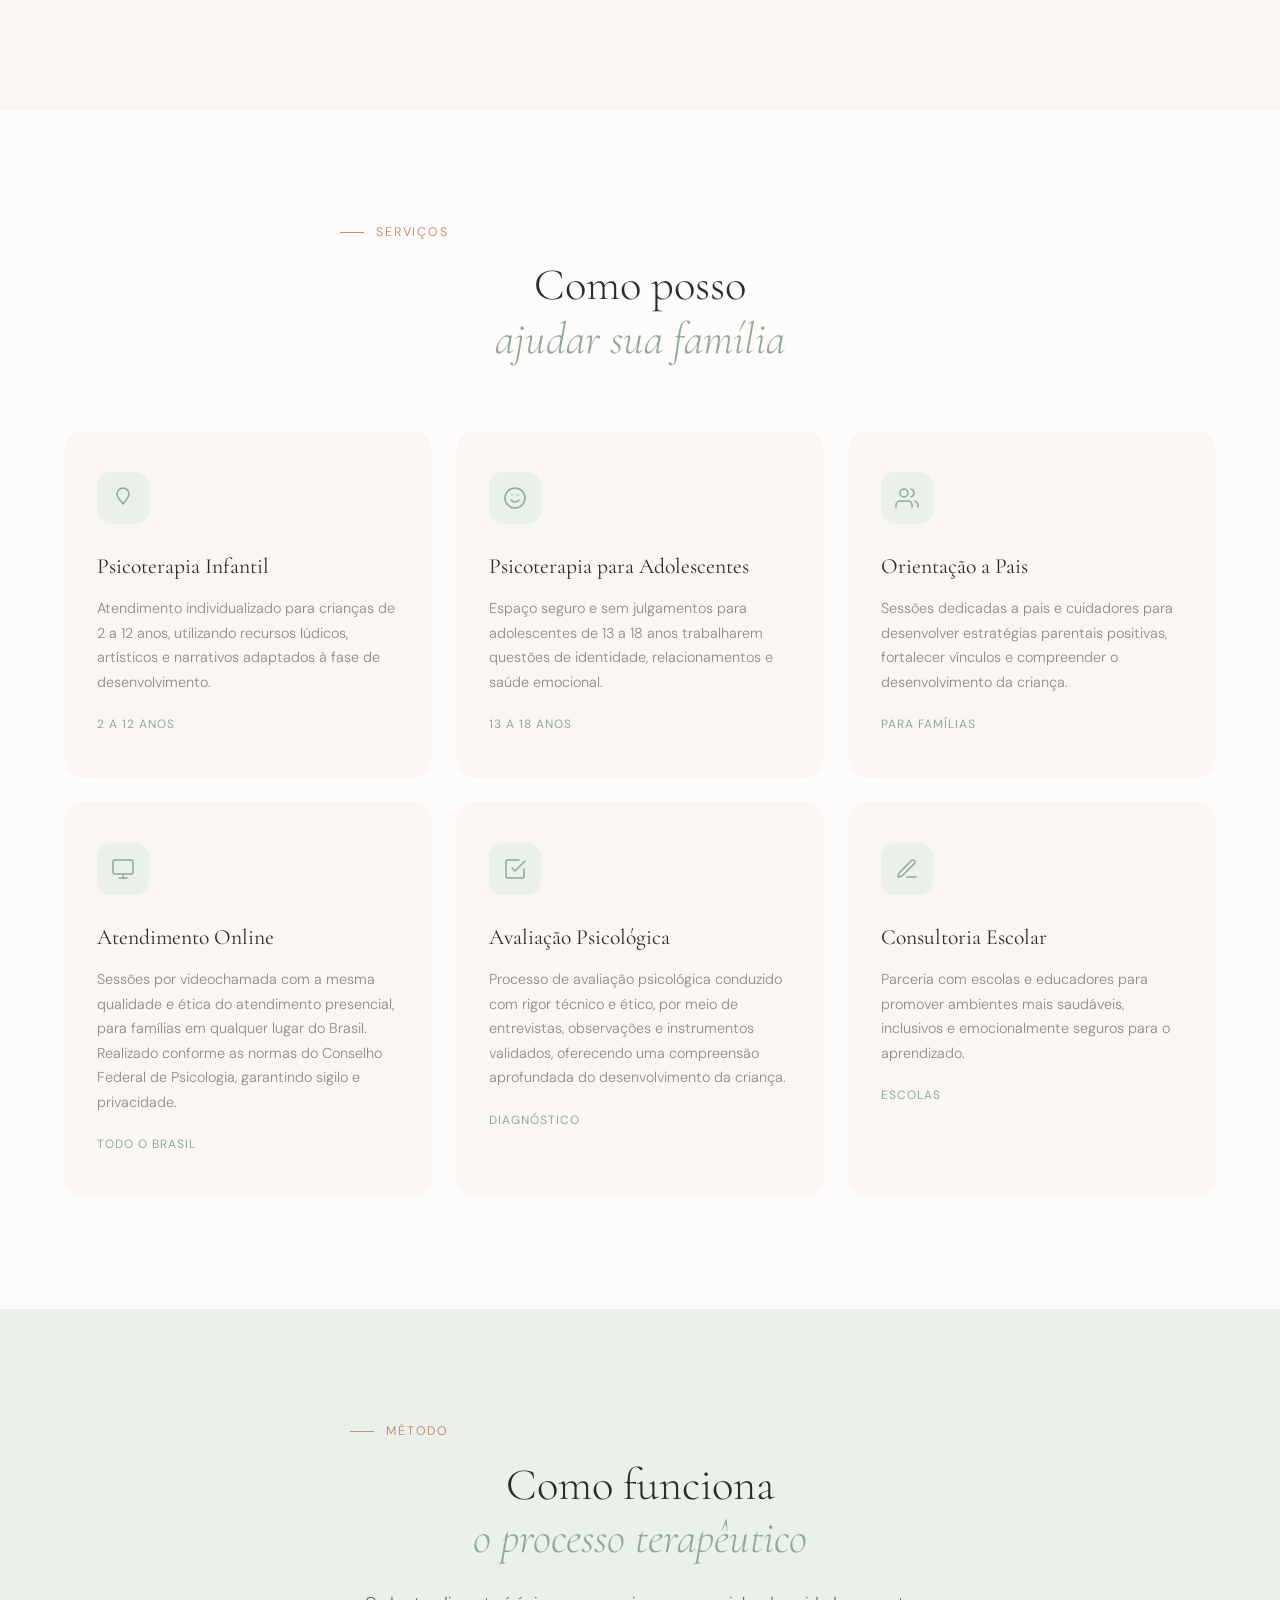
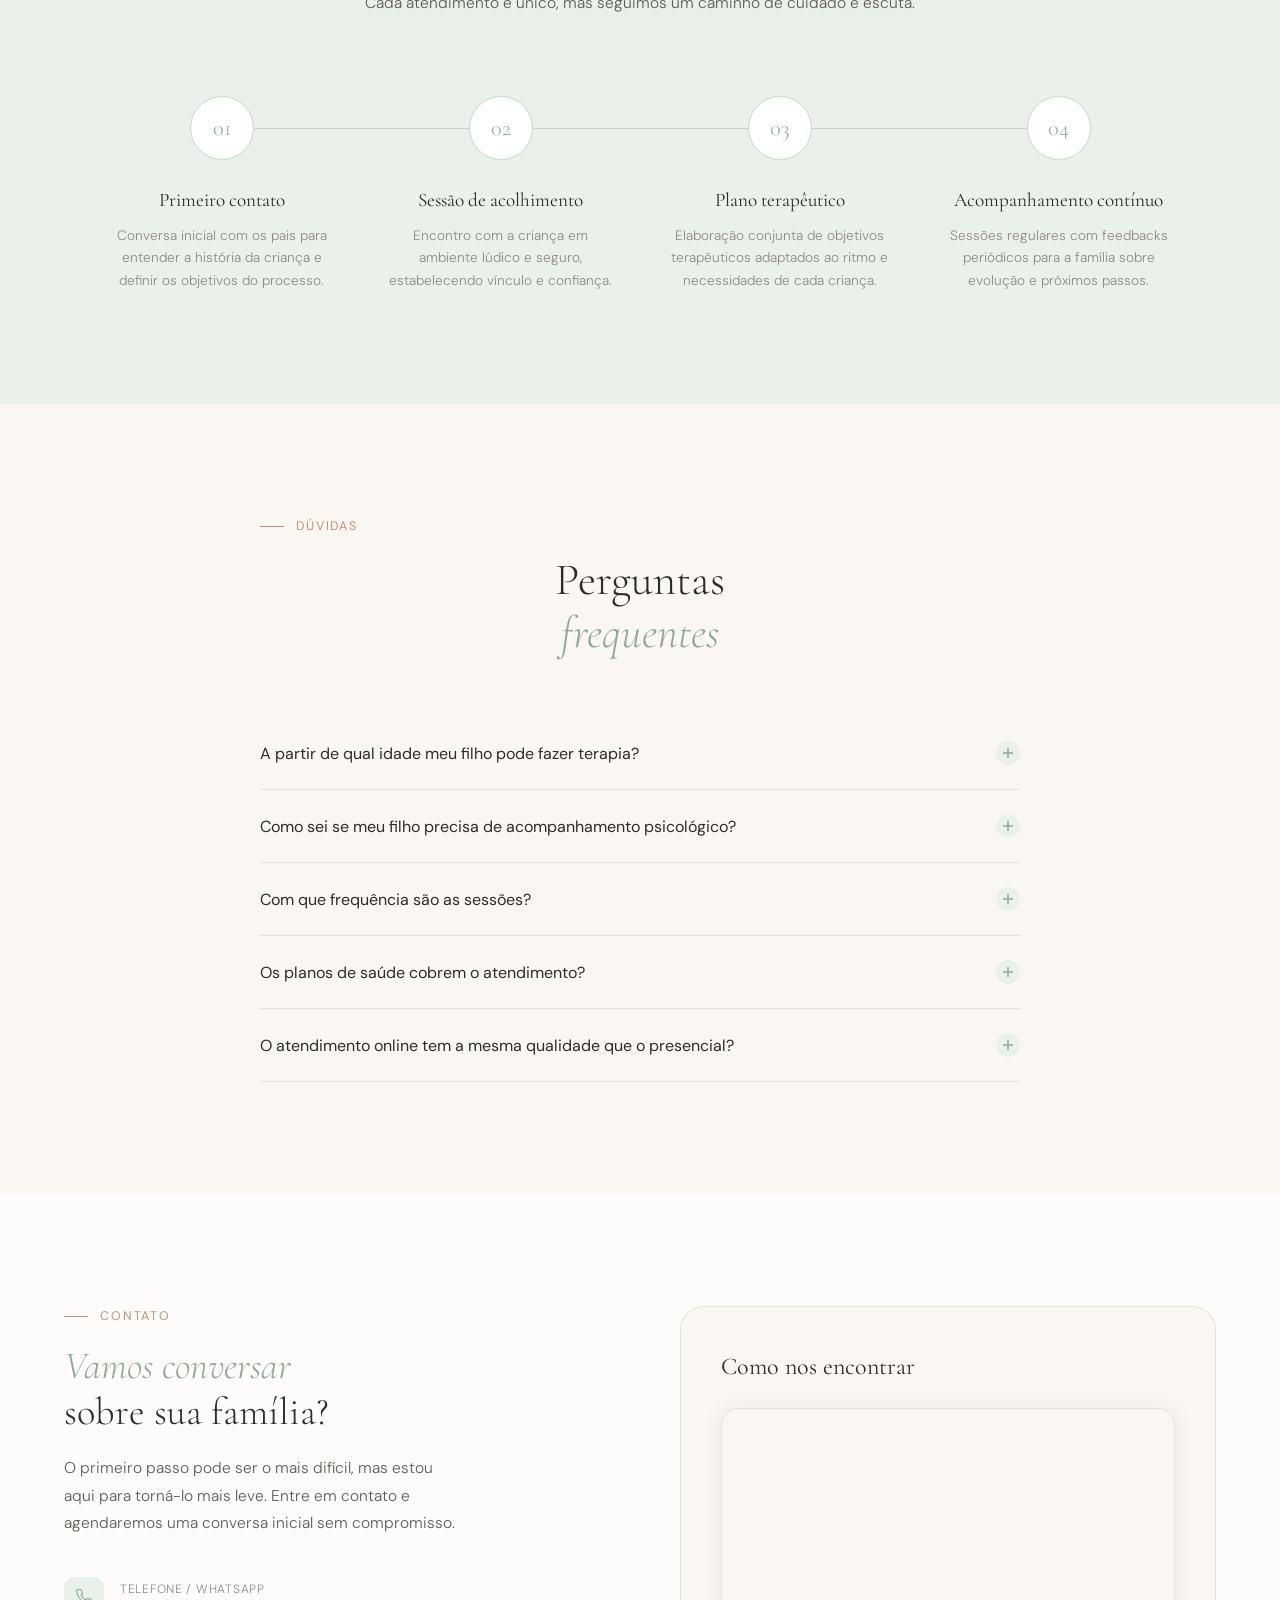
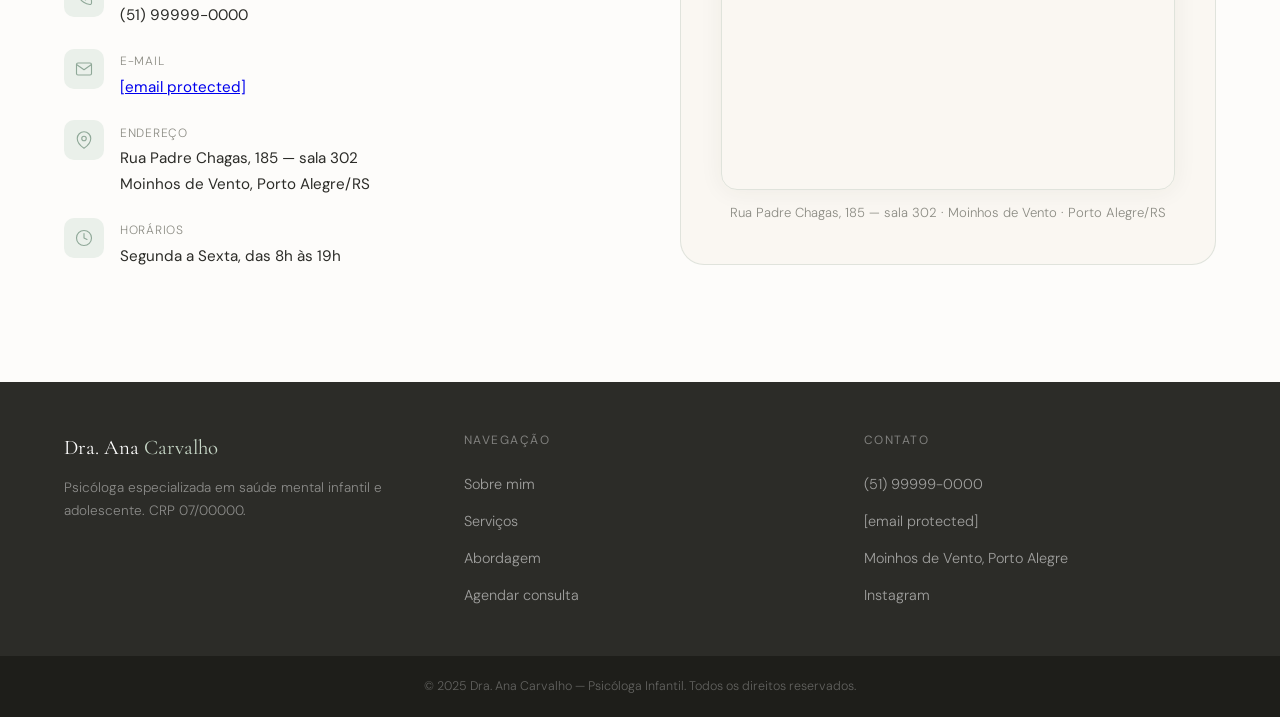
==== commit 569d724a: "0" ====
--- a/Dra.-Ana/index.html
+++ b/Dra.-Ana/index.html
@@ -250,28 +250,15 @@
     width: 100%;
     height: 100%;
     display: flex;
-    align-items: flex-end;
+    align-items: center;
     justify-content: center;
-    padding-bottom: 2rem;
-  }
-
-  .portrait-silhouette {
-    width: 240px;
-    height: 340px;
-    background: linear-gradient(180deg, #D4A891 0%, #C4907A 100%);
-    border-radius: 50% 50% 0 0;
-    position: relative;
-  }
-
-  .portrait-head {
-    position: absolute;
-    top: -60px;
-    left: 50%;
-    transform: translateX(-50%);
-    width: 80px;
-    height: 80px;
-    background: #D4A891;
-    border-radius: 50%;
+  }
+
+  .hero-portrait-inner img {
+    width: 100%;
+    height: 100%;
+    object-fit: cover;
+    object-position: center top;
   }
 
   .hero-badge {
@@ -938,7 +925,16 @@
 
     .hero-eyebrow { justify-content: center; }
     .hero-actions { justify-content: center; }
-    .hero-image { display: none; }
+    .hero-image {
+      display: flex;
+      justify-content: center;
+      margin-top: 2rem;
+    }
+
+    .hero-portrait {
+      width: 280px;
+      height: 340px;
+    }
 
     .about { grid-template-columns: 1fr; gap: 3rem; }
     .services-grid { grid-template-columns: 1fr 1fr; }
@@ -1024,9 +1020,7 @@
   <div class="hero-image">
     <div class="hero-portrait">
       <div class="hero-portrait-inner">
-        <div class="portrait-silhouette">
-          <div class="portrait-head"></div>
-        </div>
+        <img src="pexels-studio-rocha-1298474155-33231556.jpg" alt="Dra. Ana Carvalho — Psicóloga Infantil" loading="eager">
       </div>
     </div>
     <div class="hero-badge">
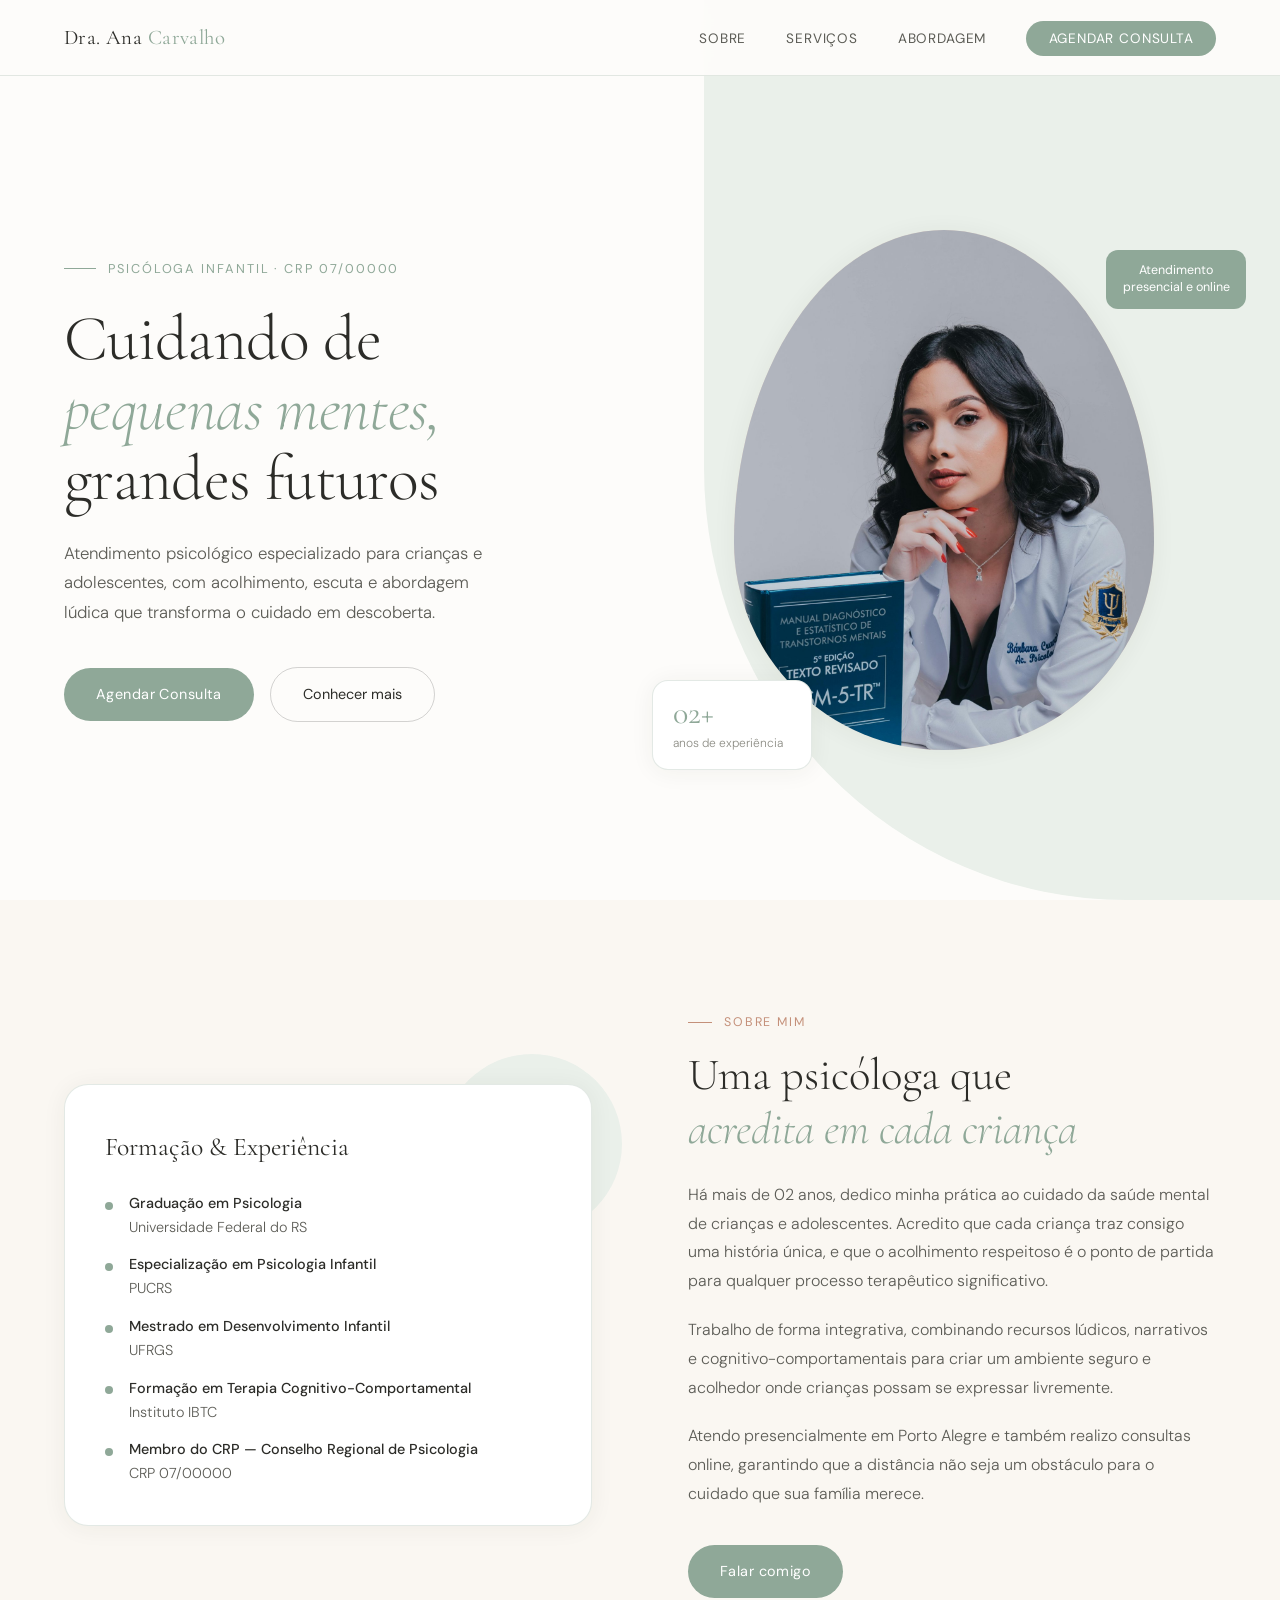
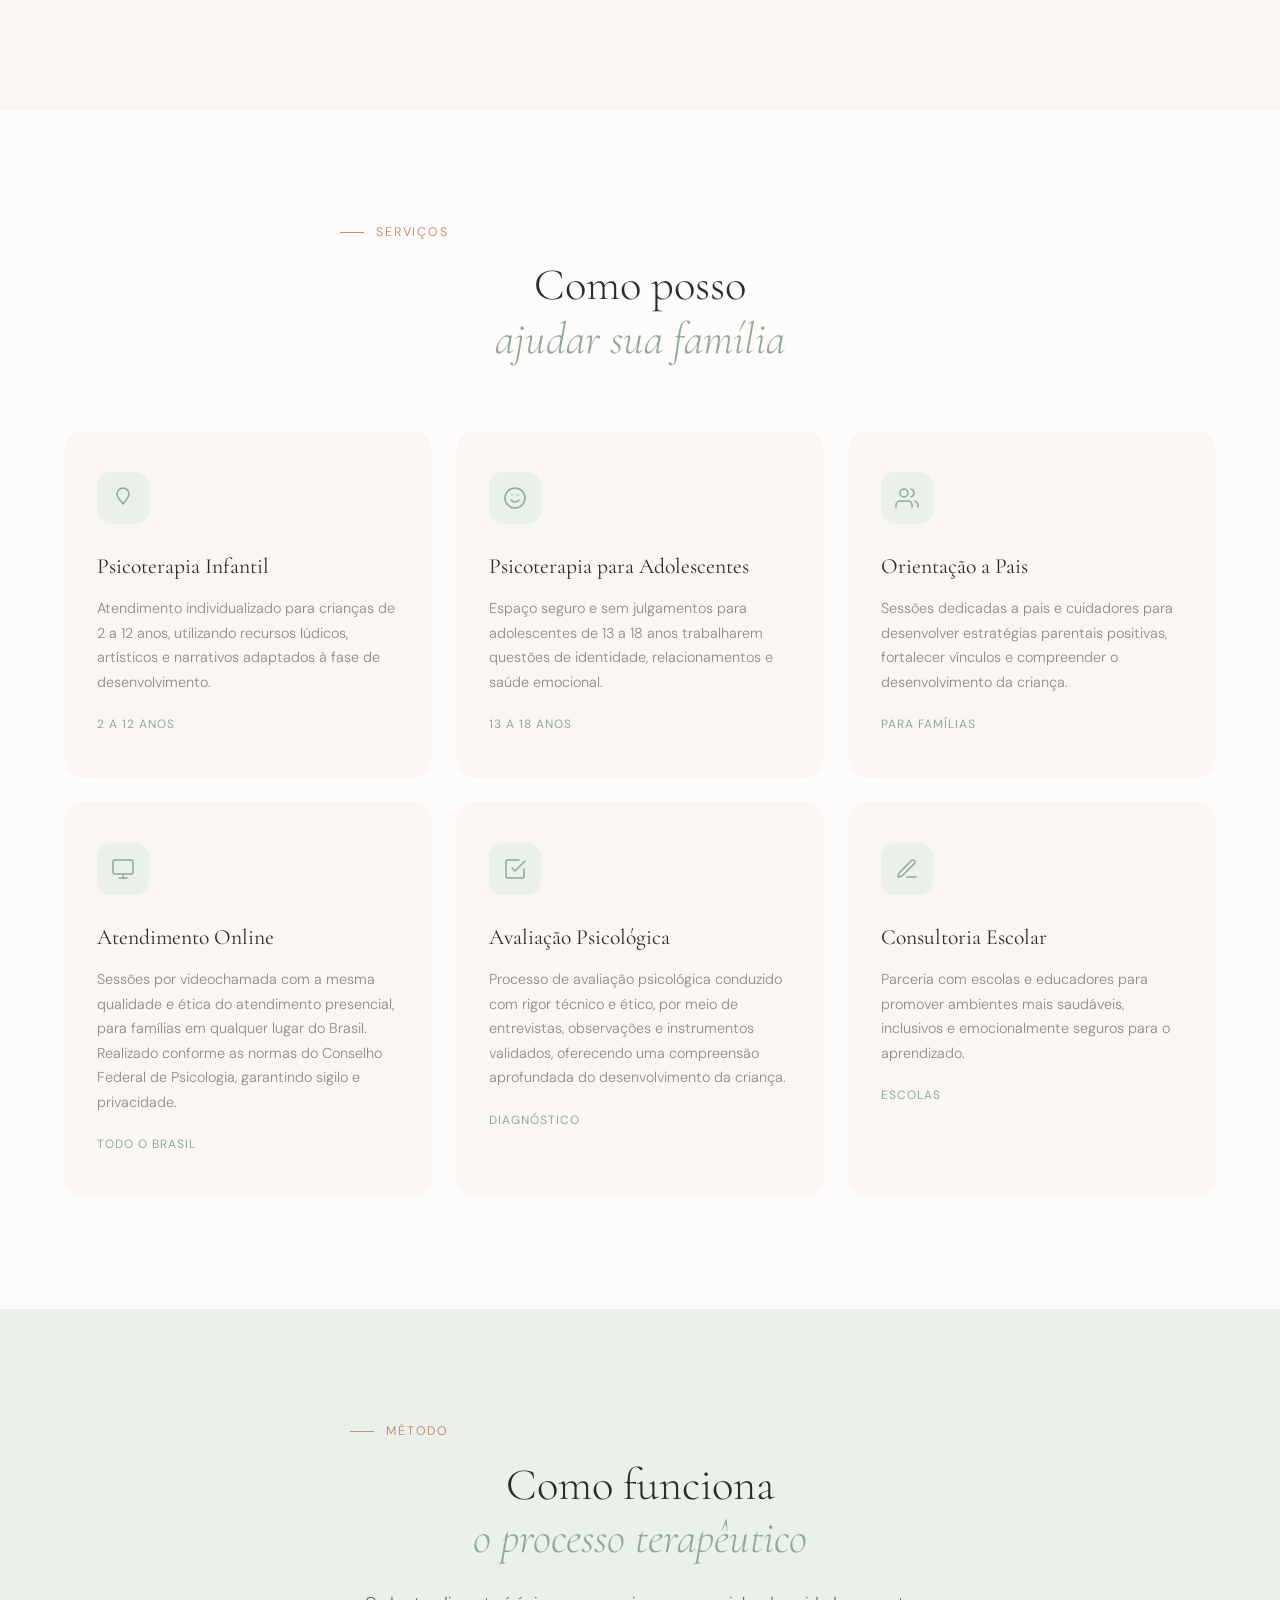
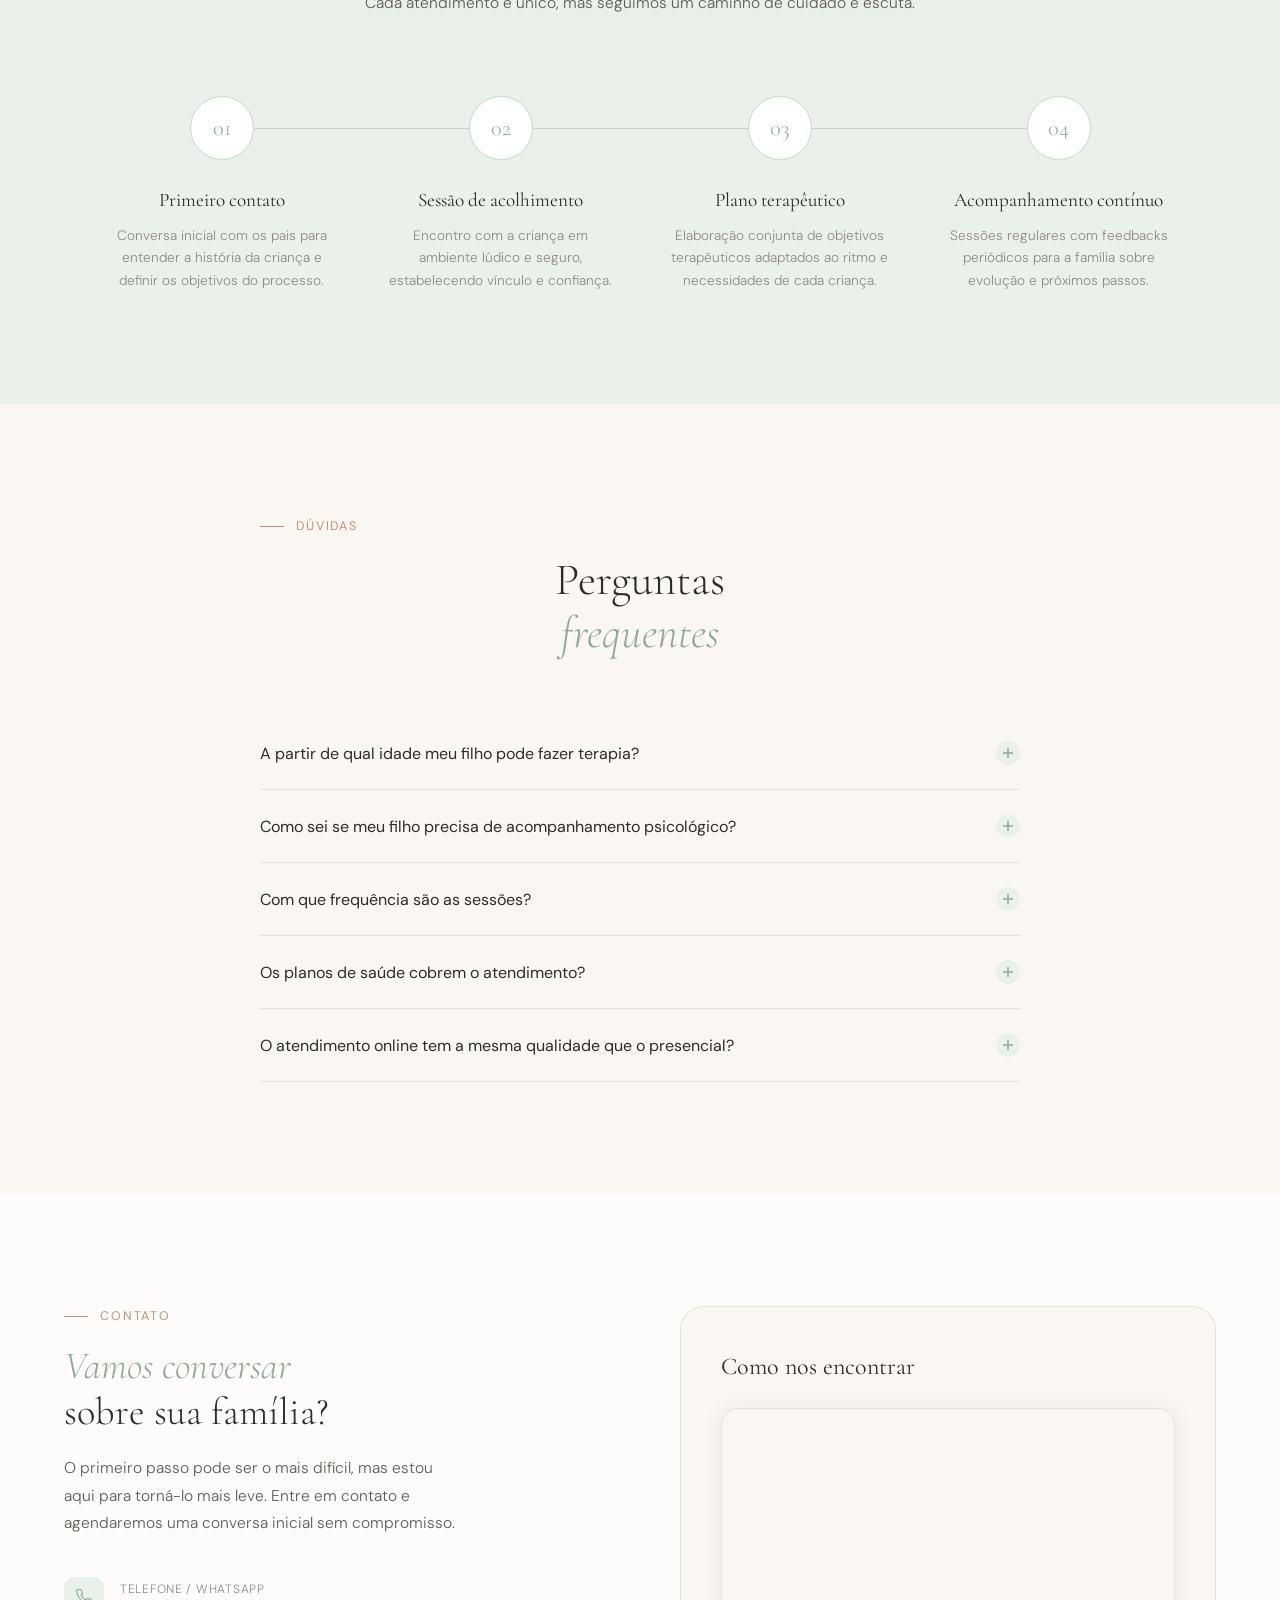
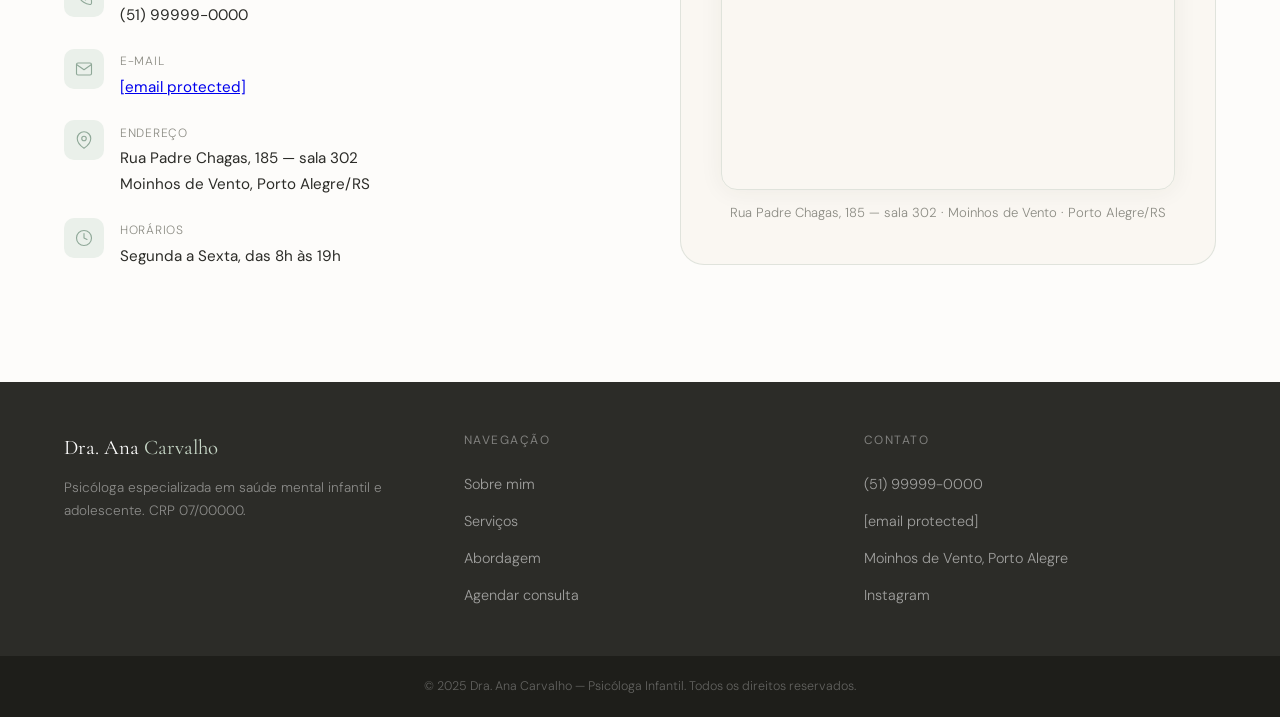
==== commit fe45be50: "0" ====
--- a/Dra.-Ana/index.html
+++ b/Dra.-Ana/index.html
@@ -1024,7 +1024,7 @@
       </div>
     </div>
     <div class="hero-badge">
-      <div class="hero-badge-number">12+</div>
+      <div class="hero-badge-number">02+</div>
       <div class="hero-badge-label">anos de experiência</div>
     </div>
     <div class="hero-badge2">
@@ -1044,28 +1044,28 @@
           <div class="credential-dot"></div>
           <div class="credential-text">
             <strong>Graduação em Psicologia</strong>
-            Universidade Federal do RS — 2011
+            Universidade Federal do RS
           </div>
         </li>
         <li class="credential-item">
           <div class="credential-dot"></div>
           <div class="credential-text">
             <strong>Especialização em Psicologia Infantil</strong>
-            PUCRS — 2013
+            PUCRS
           </div>
         </li>
         <li class="credential-item">
           <div class="credential-dot"></div>
           <div class="credential-text">
             <strong>Mestrado em Desenvolvimento Infantil</strong>
-            UFRGS — 2015
+            UFRGS
           </div>
         </li>
         <li class="credential-item">
           <div class="credential-dot"></div>
           <div class="credential-text">
             <strong>Formação em Terapia Cognitivo-Comportamental</strong>
-            Instituto IBTC — 2017
+            Instituto IBTC
           </div>
         </li>
         <li class="credential-item">
@@ -1083,7 +1083,7 @@
     <div class="section-label">Sobre mim</div>
     <h2 class="section-h2">Uma psicóloga que<br><em>acredita em cada criança</em></h2>
     <p>
-      Há mais de 12 anos, dedico minha prática ao cuidado da saúde mental
+      Há mais de 02 anos, dedico minha prática ao cuidado da saúde mental
       de crianças e adolescentes. Acredito que cada criança traz consigo
       uma história única, e que o acolhimento respeitoso é o ponto de
       partida para qualquer processo terapêutico significativo.
